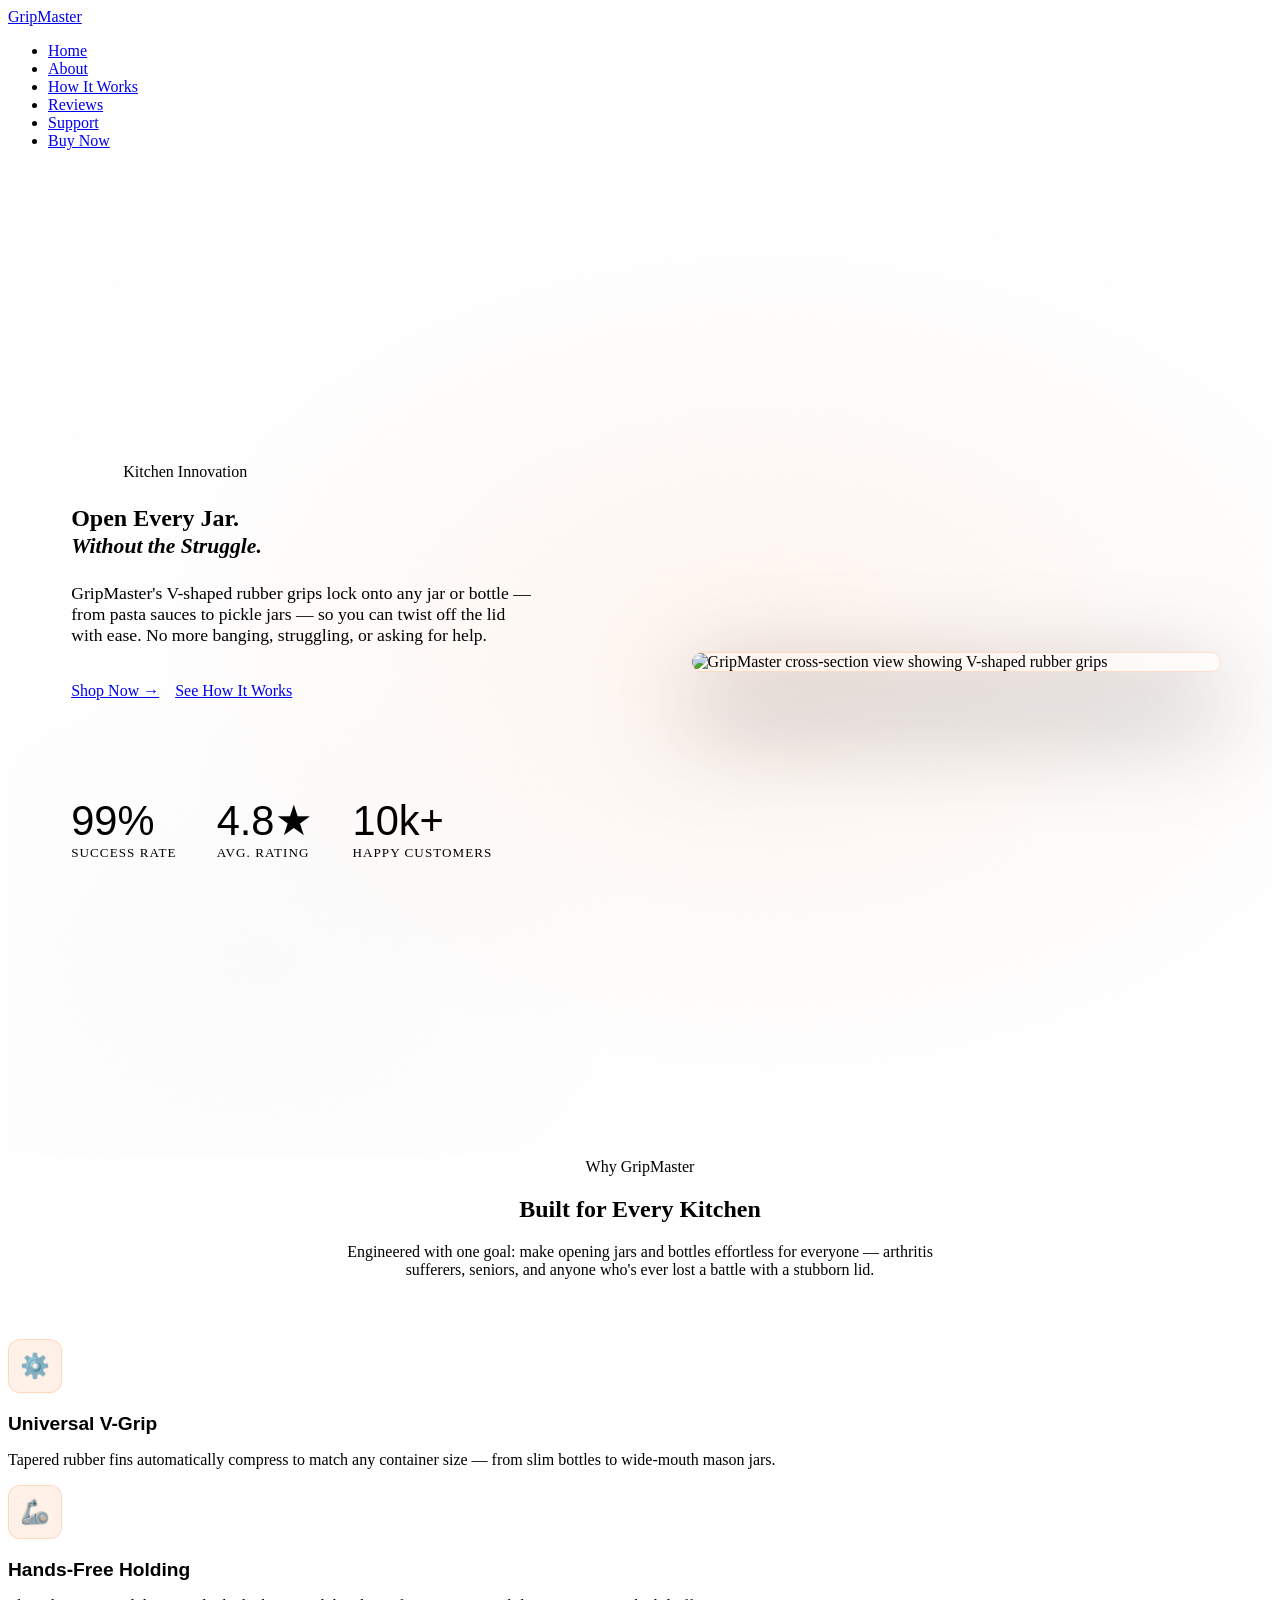
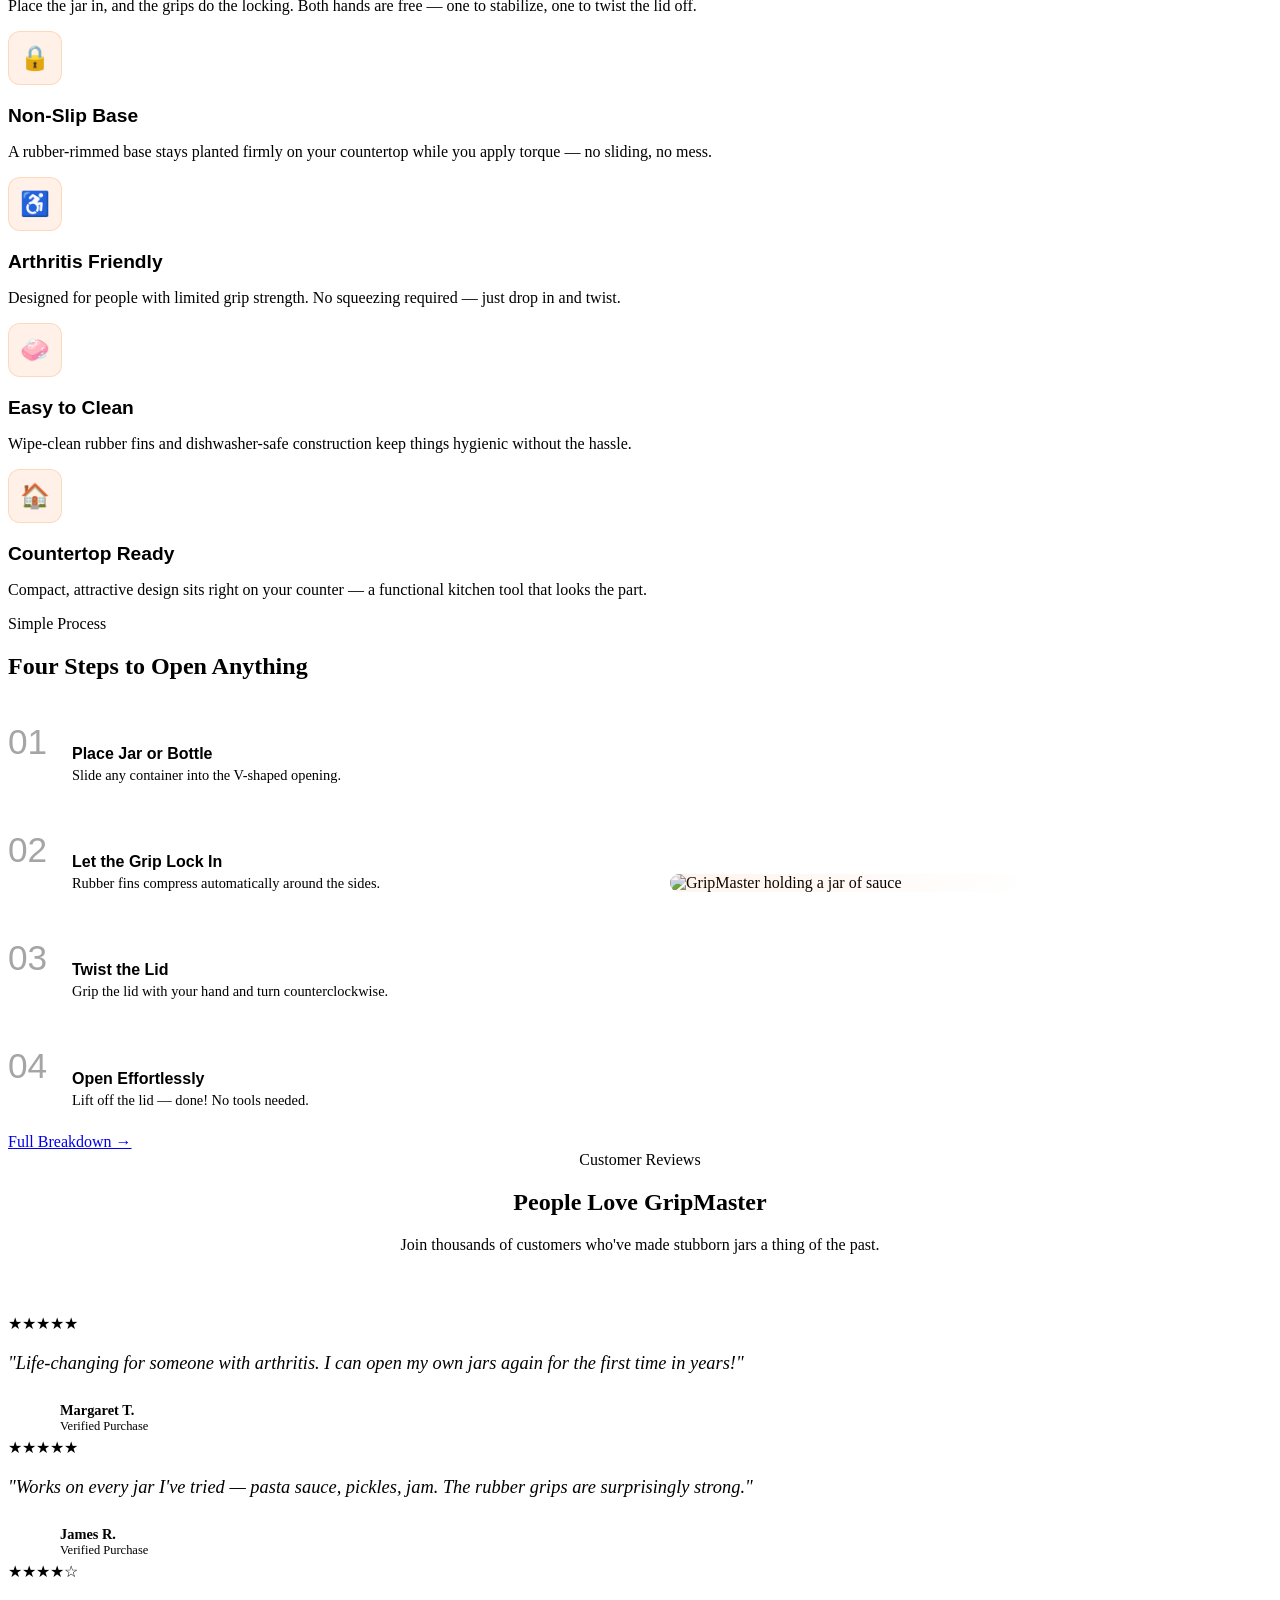
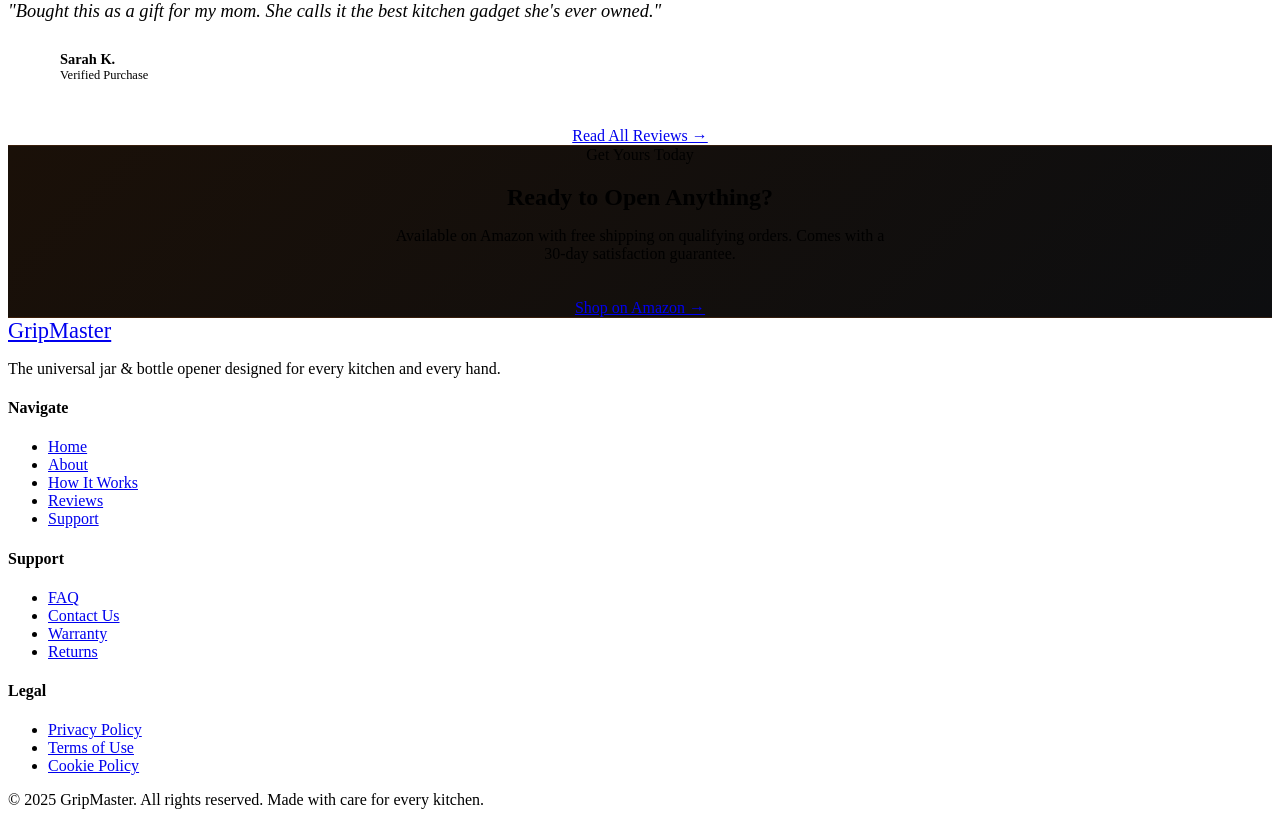
==== index.html @ 19be9221 "Add files via upload" ====
<!DOCTYPE html>
<html lang="en">
<head>
  <meta charset="UTF-8" />
  <meta name="viewport" content="width=device-width, initial-scale=1.0" />
  <title>GripMaster — Universal Jar & Bottle Opener</title>
  <meta name="description" content="Open any jar or bottle effortlessly. GripMaster's V-shaped rubber grips hold different sized containers for one-handed opening." />
  <link rel="stylesheet" href="styles.css" />
  <style>
    /* ── HERO ── */
    .hero {
      position: relative;
      min-height: calc(100vh - 68px);
      display: flex; align-items: center;
      overflow: hidden;
      padding: 80px 5%;
    }
    .hero-bg {
      position: absolute; inset: 0; z-index: 0;
      background: radial-gradient(ellipse 70% 60% at 60% 50%, rgba(249,115,22,0.07) 0%, transparent 70%),
                  radial-gradient(ellipse 50% 50% at 20% 80%, rgba(168,173,184,0.04) 0%, transparent 60%);
    }
    .hero-noise {
      position: absolute; inset: 0; z-index: 1;
      opacity: 0.025;
      background-image: url("data:image/svg+xml,%3Csvg viewBox='0 0 512 512' xmlns='http://www.w3.org/2000/svg'%3E%3Cfilter id='noise'%3E%3CfeTurbulence type='fractalNoise' baseFrequency='0.75' numOctaves='4' stitchTiles='stitch'/%3E%3C/filter%3E%3Crect width='100%25' height='100%25' filter='url(%23noise)'/%3E%3C/svg%3E");
    }
    .hero-content {
      position: relative; z-index: 2;
      max-width: 580px;
      animation: fadeUp 0.8s ease both;
    }
    .hero-eyebrow {
      display: flex; align-items: center; gap: 12px;
      margin-bottom: 24px;
    }
    .hero-eyebrow-line { width: 40px; height: 2px; background: var(--orange); }
    .hero h1 { color: var(--white); margin-bottom: 24px; }
    .hero h1 em { font-style: italic; color: var(--orange); font-family: 'DM Serif Display', serif; font-size: 0.9em; }
    .hero-desc { font-size: 1.1rem; margin-bottom: 36px; max-width: 460px; }
    .hero-actions { display: flex; gap: 16px; flex-wrap: wrap; }
    .hero-stats {
      display: flex; gap: 40px; margin-top: 60px;
      padding-top: 40px;
      border-top: 1px solid var(--border);
    }
    .stat-num {
      font-family: 'Bebas Neue', sans-serif;
      font-size: 2.6rem;
      color: var(--white);
      line-height: 1;
    }
    .stat-num span { color: var(--orange); }
    .stat-label { font-size: 0.82rem; color: var(--text-muted); text-transform: uppercase; letter-spacing: 0.08em; margin-top: 4px; }

    /* Product visual right side */
    .hero-visual {
      position: absolute; right: 4%; top: 50%; transform: translateY(-50%);
      z-index: 2;
      width: 42%;
      max-width: 540px;
      animation: fadeIn 1s ease 0.2s both;
    }
    .hero-visual-inner {
      position: relative;
      border-radius: 20px;
      overflow: hidden;
      border: 1px solid rgba(249,115,22,0.2);
      box-shadow: 0 40px 100px rgba(0,0,0,0.6), 0 0 60px rgba(249,115,22,0.06);
    }
    .hero-visual img {
      width: 100%; display: block;
      filter: brightness(0.92) contrast(1.08);
    }
    .hero-tag {
      position: absolute; top: 20px; left: 20px;
      background: rgba(13,14,16,0.88);
      border: 1px solid var(--border);
      border-radius: 8px;
      padding: 8px 14px;
      font-size: 0.78rem;
      font-weight: 600;
      letter-spacing: 0.06em;
      text-transform: uppercase;
      color: var(--orange);
      backdrop-filter: blur(10px);
    }

    /* ── FEATURES ── */
    .features { background: var(--bg2); }
    .features-header { text-align: center; max-width: 640px; margin: 0 auto 60px; }
    .feature-icon {
      width: 52px; height: 52px;
      border-radius: 12px;
      background: rgba(249,115,22,0.1);
      border: 1px solid rgba(249,115,22,0.2);
      display: flex; align-items: center; justify-content: center;
      font-size: 1.5rem;
      margin-bottom: 20px;
    }
    .card h3 { margin-bottom: 10px; color: var(--silver-light); font-size: 1.2rem; font-family: 'DM Sans', sans-serif; font-weight: 600; letter-spacing: 0; }

    /* ── QUICK HOW ── */
    .quick-how { position: relative; overflow: hidden; }
    .quick-how-inner {
      display: grid; grid-template-columns: 1fr 1fr; gap: 60px; align-items: center;
    }
    .steps-list { display: flex; flex-direction: column; gap: 0; }
    .step-item {
      display: flex; gap: 20px;
      padding: 24px 0;
      border-bottom: 1px solid var(--border);
    }
    .step-item:last-child { border-bottom: none; }
    .step-num {
      font-family: 'Bebas Neue', sans-serif;
      font-size: 2.2rem;
      color: var(--orange);
      opacity: 0.35;
      line-height: 1;
      min-width: 44px;
      transition: opacity 0.2s;
    }
    .step-item:hover .step-num { opacity: 1; }
    .step-text h4 { font-family: 'DM Sans', sans-serif; font-weight: 600; color: var(--white); margin-bottom: 4px; }
    .step-text p { font-size: 0.9rem; margin: 0; }
    .quick-visual { border-radius: 16px; overflow: hidden; border: 1px solid var(--border); position: relative; }
    .quick-visual img { width: 100%; display: block; }
    .quick-visual-overlay {
      position: absolute; inset: 0;
      background: linear-gradient(135deg, rgba(249,115,22,0.08), transparent 60%);
    }

    /* ── SOCIAL PROOF ── */
    .social-proof { background: var(--bg3); }
    .review-card { position: relative; }
    .review-quote {
      font-family: 'DM Serif Display', serif;
      font-size: 1.15rem;
      font-style: italic;
      color: var(--silver-light);
      line-height: 1.6;
      margin: 16px 0;
    }
    .reviewer { display: flex; align-items: center; gap: 12px; margin-top: 20px; }
    .reviewer-avatar {
      width: 40px; height: 40px; border-radius: 50%;
      background: linear-gradient(135deg, var(--orange), #c45d0e);
      display: flex; align-items: center; justify-content: center;
      font-weight: 700; font-size: 0.9rem; color: #fff;
      flex-shrink: 0;
    }
    .reviewer-name { font-weight: 600; font-size: 0.9rem; color: var(--white); }
    .reviewer-tag { font-size: 0.78rem; color: var(--text-muted); }

    /* ── CTA BANNER ── */
    .cta-banner {
      background: linear-gradient(135deg, #1a1008, #0d0e10);
      border-top: 1px solid rgba(249,115,22,0.15);
      border-bottom: 1px solid rgba(249,115,22,0.15);
      text-align: center;
    }
    .cta-banner h2 { margin-bottom: 16px; }
    .cta-banner p { max-width: 500px; margin: 0 auto 36px; }

    @keyframes fadeUp {
      from { opacity: 0; transform: translateY(30px); }
      to { opacity: 1; transform: translateY(0); }
    }
    @keyframes fadeIn {
      from { opacity: 0; }
      to { opacity: 1; }
    }

    @media (max-width: 1000px) {
      .hero-visual { display: none; }
      .quick-how-inner { grid-template-columns: 1fr; }
      .hero-stats { gap: 24px; }
    }
  </style>
</head>
<body>

  <nav>
    <a href="index.html" class="nav-logo">Grip<span>Master</span></a>
    <ul class="nav-links" id="navLinks">
      <li><a href="index.html" class="active">Home</a></li>
      <li><a href="about.html">About</a></li>
      <li><a href="how-it-works.html">How It Works</a></li>
      <li><a href="reviews.html">Reviews</a></li>
      <li><a href="support.html">Support</a></li>
      <li><a href="#buy" class="nav-cta">Buy Now</a></li>
    </ul>
    <div class="hamburger" id="hamburger" onclick="toggleMenu()">
      <span></span><span></span><span></span>
    </div>
  </nav>

  <main>
    <!-- HERO -->
    <section class="hero">
      <div class="hero-bg"></div>
      <div class="hero-noise"></div>
      <div class="hero-content">
        <div class="hero-eyebrow">
          <div class="hero-eyebrow-line"></div>
          <span class="section-label" style="margin:0">Kitchen Innovation</span>
        </div>
        <h1>Open Every Jar.<br><em>Without the Struggle.</em></h1>
        <p class="hero-desc">GripMaster's V-shaped rubber grips lock onto any jar or bottle — from pasta sauces to pickle jars — so you can twist off the lid with ease. No more banging, struggling, or asking for help.</p>
        <div class="hero-actions">
          <a href="#buy" class="btn btn-primary">Shop Now →</a>
          <a href="how-it-works.html" class="btn btn-outline">See How It Works</a>
        </div>
        <div class="hero-stats">
          <div>
            <div class="stat-num">99<span>%</span></div>
            <div class="stat-label">Success Rate</div>
          </div>
          <div>
            <div class="stat-num">4.8<span>★</span></div>
            <div class="stat-label">Avg. Rating</div>
          </div>
          <div>
            <div class="stat-num">10<span>k+</span></div>
            <div class="stat-label">Happy Customers</div>
          </div>
        </div>
      </div>
      <div class="hero-visual">
        <div class="hero-visual-inner">
          <div class="hero-tag">✦ Universal Fit</div>
          <img src="images/product-cross-section.png" alt="GripMaster cross-section view showing V-shaped rubber grips" />
        </div>
      </div>
    </section>

    <!-- FEATURES -->
    <section class="features">
      <div class="features-header">
        <span class="section-label">Why GripMaster</span>
        <h2>Built for Every Kitchen</h2>
        <div class="divider" style="margin:16px auto;"></div>
        <p>Engineered with one goal: make opening jars and bottles effortless for everyone — arthritis sufferers, seniors, and anyone who's ever lost a battle with a stubborn lid.</p>
      </div>
      <div class="grid-3">
        <div class="card">
          <div class="feature-icon">⚙️</div>
          <h3>Universal V-Grip</h3>
          <p>Tapered rubber fins automatically compress to match any container size — from slim bottles to wide-mouth mason jars.</p>
        </div>
        <div class="card">
          <div class="feature-icon">🦾</div>
          <h3>Hands-Free Holding</h3>
          <p>Place the jar in, and the grips do the locking. Both hands are free — one to stabilize, one to twist the lid off.</p>
        </div>
        <div class="card">
          <div class="feature-icon">🔒</div>
          <h3>Non-Slip Base</h3>
          <p>A rubber-rimmed base stays planted firmly on your countertop while you apply torque — no sliding, no mess.</p>
        </div>
        <div class="card">
          <div class="feature-icon">♿</div>
          <h3>Arthritis Friendly</h3>
          <p>Designed for people with limited grip strength. No squeezing required — just drop in and twist.</p>
        </div>
        <div class="card">
          <div class="feature-icon">🧼</div>
          <h3>Easy to Clean</h3>
          <p>Wipe-clean rubber fins and dishwasher-safe construction keep things hygienic without the hassle.</p>
        </div>
        <div class="card">
          <div class="feature-icon">🏠</div>
          <h3>Countertop Ready</h3>
          <p>Compact, attractive design sits right on your counter — a functional kitchen tool that looks the part.</p>
        </div>
      </div>
    </section>

    <!-- QUICK HOW IT WORKS -->
    <section class="quick-how">
      <div class="quick-how-inner">
        <div>
          <span class="section-label">Simple Process</span>
          <h2>Four Steps to Open Anything</h2>
          <div class="divider"></div>
          <div class="steps-list">
            <div class="step-item">
              <div class="step-num">01</div>
              <div class="step-text">
                <h4>Place Jar or Bottle</h4>
                <p>Slide any container into the V-shaped opening.</p>
              </div>
            </div>
            <div class="step-item">
              <div class="step-num">02</div>
              <div class="step-text">
                <h4>Let the Grip Lock In</h4>
                <p>Rubber fins compress automatically around the sides.</p>
              </div>
            </div>
            <div class="step-item">
              <div class="step-num">03</div>
              <div class="step-text">
                <h4>Twist the Lid</h4>
                <p>Grip the lid with your hand and turn counterclockwise.</p>
              </div>
            </div>
            <div class="step-item">
              <div class="step-num">04</div>
              <div class="step-text">
                <h4>Open Effortlessly</h4>
                <p>Lift off the lid — done! No tools needed.</p>
              </div>
            </div>
          </div>
          <a href="how-it-works.html" class="btn btn-primary" style="margin-top:32px;">Full Breakdown →</a>
        </div>
        <div class="quick-visual">
          <img src="images/product-in-use.png" alt="GripMaster holding a jar of sauce" />
          <div class="quick-visual-overlay"></div>
        </div>
      </div>
    </section>

    <!-- REVIEWS STRIP -->
    <section class="social-proof">
      <div style="text-align:center; max-width:640px; margin:0 auto 60px;">
        <span class="section-label">Customer Reviews</span>
        <h2>People Love GripMaster</h2>
        <div class="divider" style="margin:16px auto;"></div>
        <p>Join thousands of customers who've made stubborn jars a thing of the past.</p>
      </div>
      <div class="grid-3">
        <div class="card review-card">
          <div class="stars">★★★★★</div>
          <p class="review-quote">"Life-changing for someone with arthritis. I can open my own jars again for the first time in years!"</p>
          <div class="reviewer">
            <div class="reviewer-avatar">M</div>
            <div>
              <div class="reviewer-name">Margaret T.</div>
              <div class="reviewer-tag">Verified Purchase</div>
            </div>
          </div>
        </div>
        <div class="card review-card">
          <div class="stars">★★★★★</div>
          <p class="review-quote">"Works on every jar I've tried — pasta sauce, pickles, jam. The rubber grips are surprisingly strong."</p>
          <div class="reviewer">
            <div class="reviewer-avatar">J</div>
            <div>
              <div class="reviewer-name">James R.</div>
              <div class="reviewer-tag">Verified Purchase</div>
            </div>
          </div>
        </div>
        <div class="card review-card">
          <div class="stars">★★★★☆</div>
          <p class="review-quote">"Bought this as a gift for my mom. She calls it the best kitchen gadget she's ever owned."</p>
          <div class="reviewer">
            <div class="reviewer-avatar">S</div>
            <div>
              <div class="reviewer-name">Sarah K.</div>
              <div class="reviewer-tag">Verified Purchase</div>
            </div>
          </div>
        </div>
      </div>
      <div style="text-align:center; margin-top:40px;">
        <a href="reviews.html" class="btn btn-outline">Read All Reviews →</a>
      </div>
    </section>

    <!-- CTA BANNER -->
    <section class="cta-banner" id="buy">
      <span class="section-label">Get Yours Today</span>
      <h2>Ready to Open Anything?</h2>
      <p>Available on Amazon with free shipping on qualifying orders. Comes with a 30-day satisfaction guarantee.</p>
      <a href="https://amazon.com" target="_blank" class="btn btn-primary" style="font-size:1rem; padding:16px 40px;">Shop on Amazon →</a>
    </section>
  </main>

  <footer>
    <div class="footer-grid">
      <div class="footer-brand">
        <a href="index.html" class="nav-logo" style="font-size:1.4rem;">Grip<span>Master</span></a>
        <p>The universal jar & bottle opener designed for every kitchen and every hand.</p>
      </div>
      <div class="footer-col">
        <h4>Navigate</h4>
        <ul>
          <li><a href="index.html">Home</a></li>
          <li><a href="about.html">About</a></li>
          <li><a href="how-it-works.html">How It Works</a></li>
          <li><a href="reviews.html">Reviews</a></li>
          <li><a href="support.html">Support</a></li>
        </ul>
      </div>
      <div class="footer-col">
        <h4>Support</h4>
        <ul>
          <li><a href="support.html#faq">FAQ</a></li>
          <li><a href="support.html#contact">Contact Us</a></li>
          <li><a href="support.html#warranty">Warranty</a></li>
          <li><a href="support.html#returns">Returns</a></li>
        </ul>
      </div>
      <div class="footer-col">
        <h4>Legal</h4>
        <ul>
          <li><a href="#">Privacy Policy</a></li>
          <li><a href="#">Terms of Use</a></li>
          <li><a href="#">Cookie Policy</a></li>
        </ul>
      </div>
    </div>
    <div class="footer-bottom">
      <span>© 2025 GripMaster. All rights reserved.</span>
      <span>Made with care for every kitchen.</span>
    </div>
  </footer>

  <script>
    function toggleMenu() {
      document.getElementById('navLinks').classList.toggle('open');
    }
  </script>
</body>
</html>
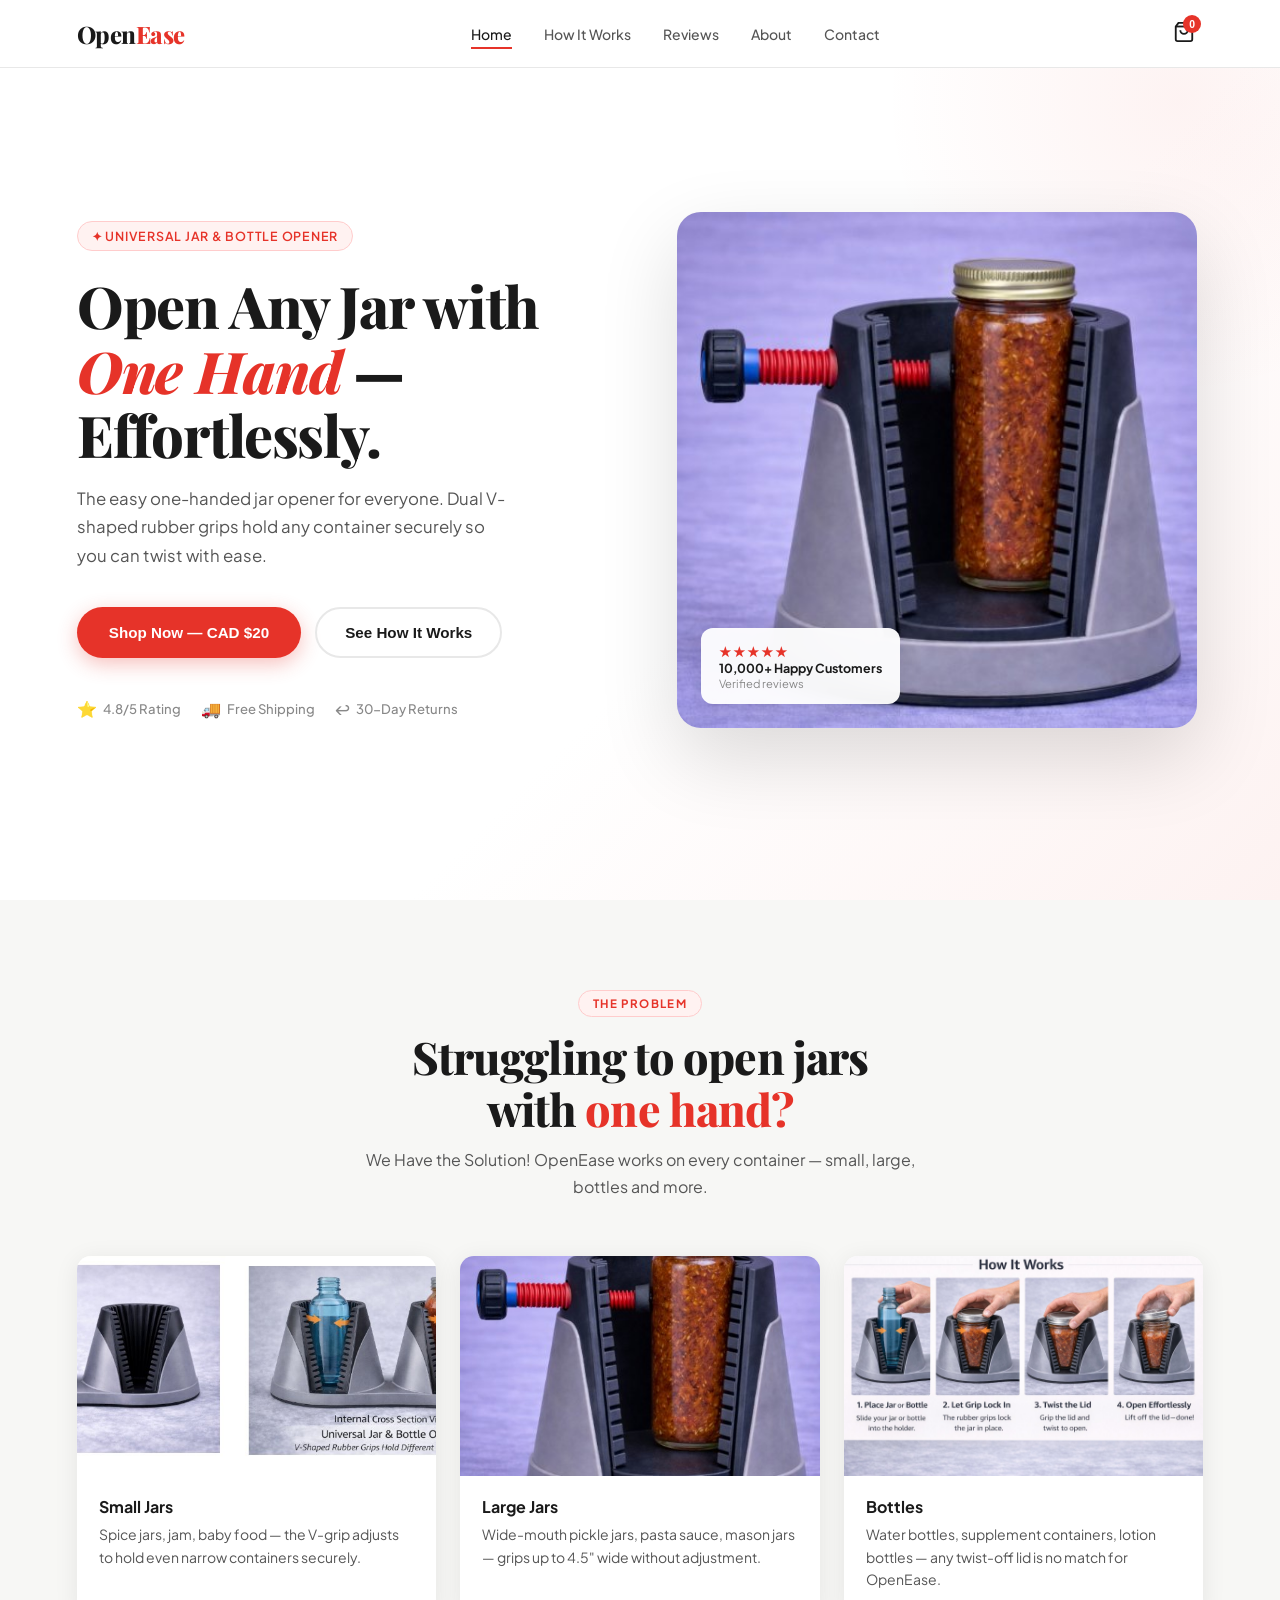
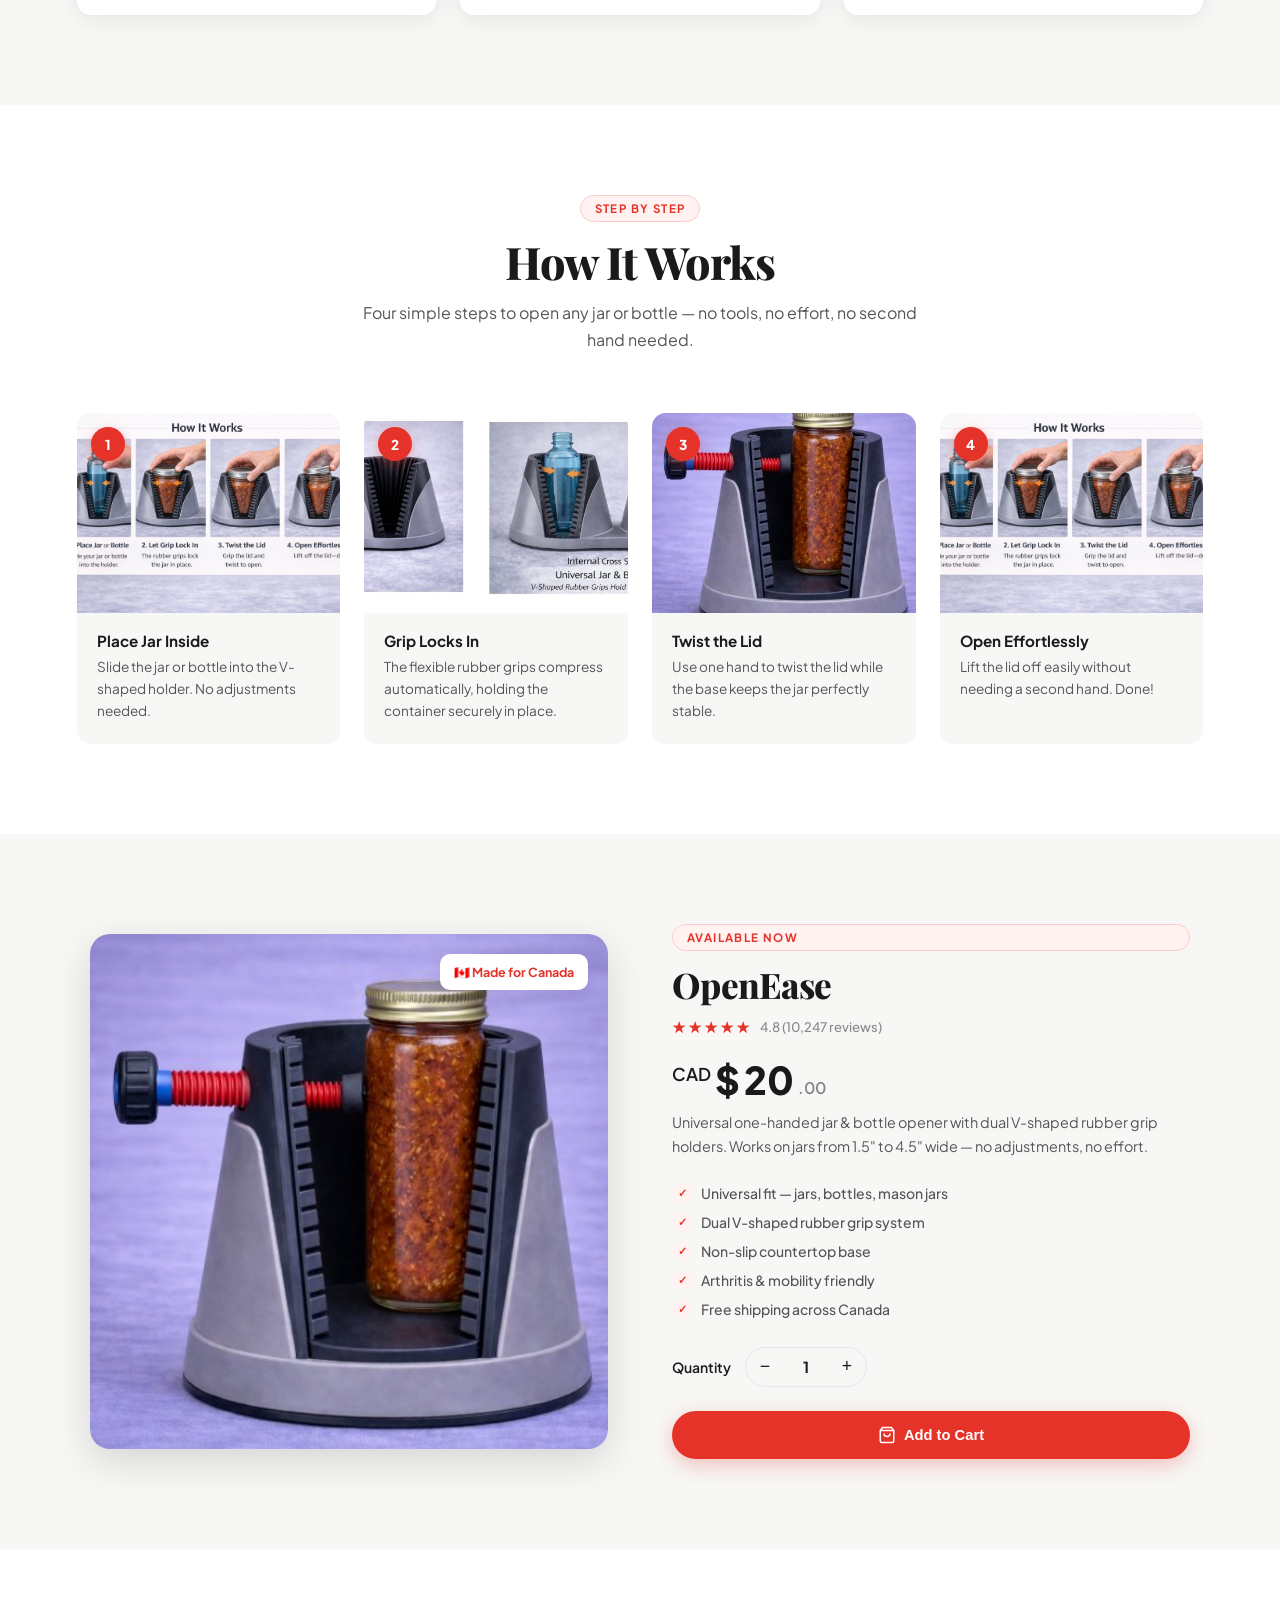
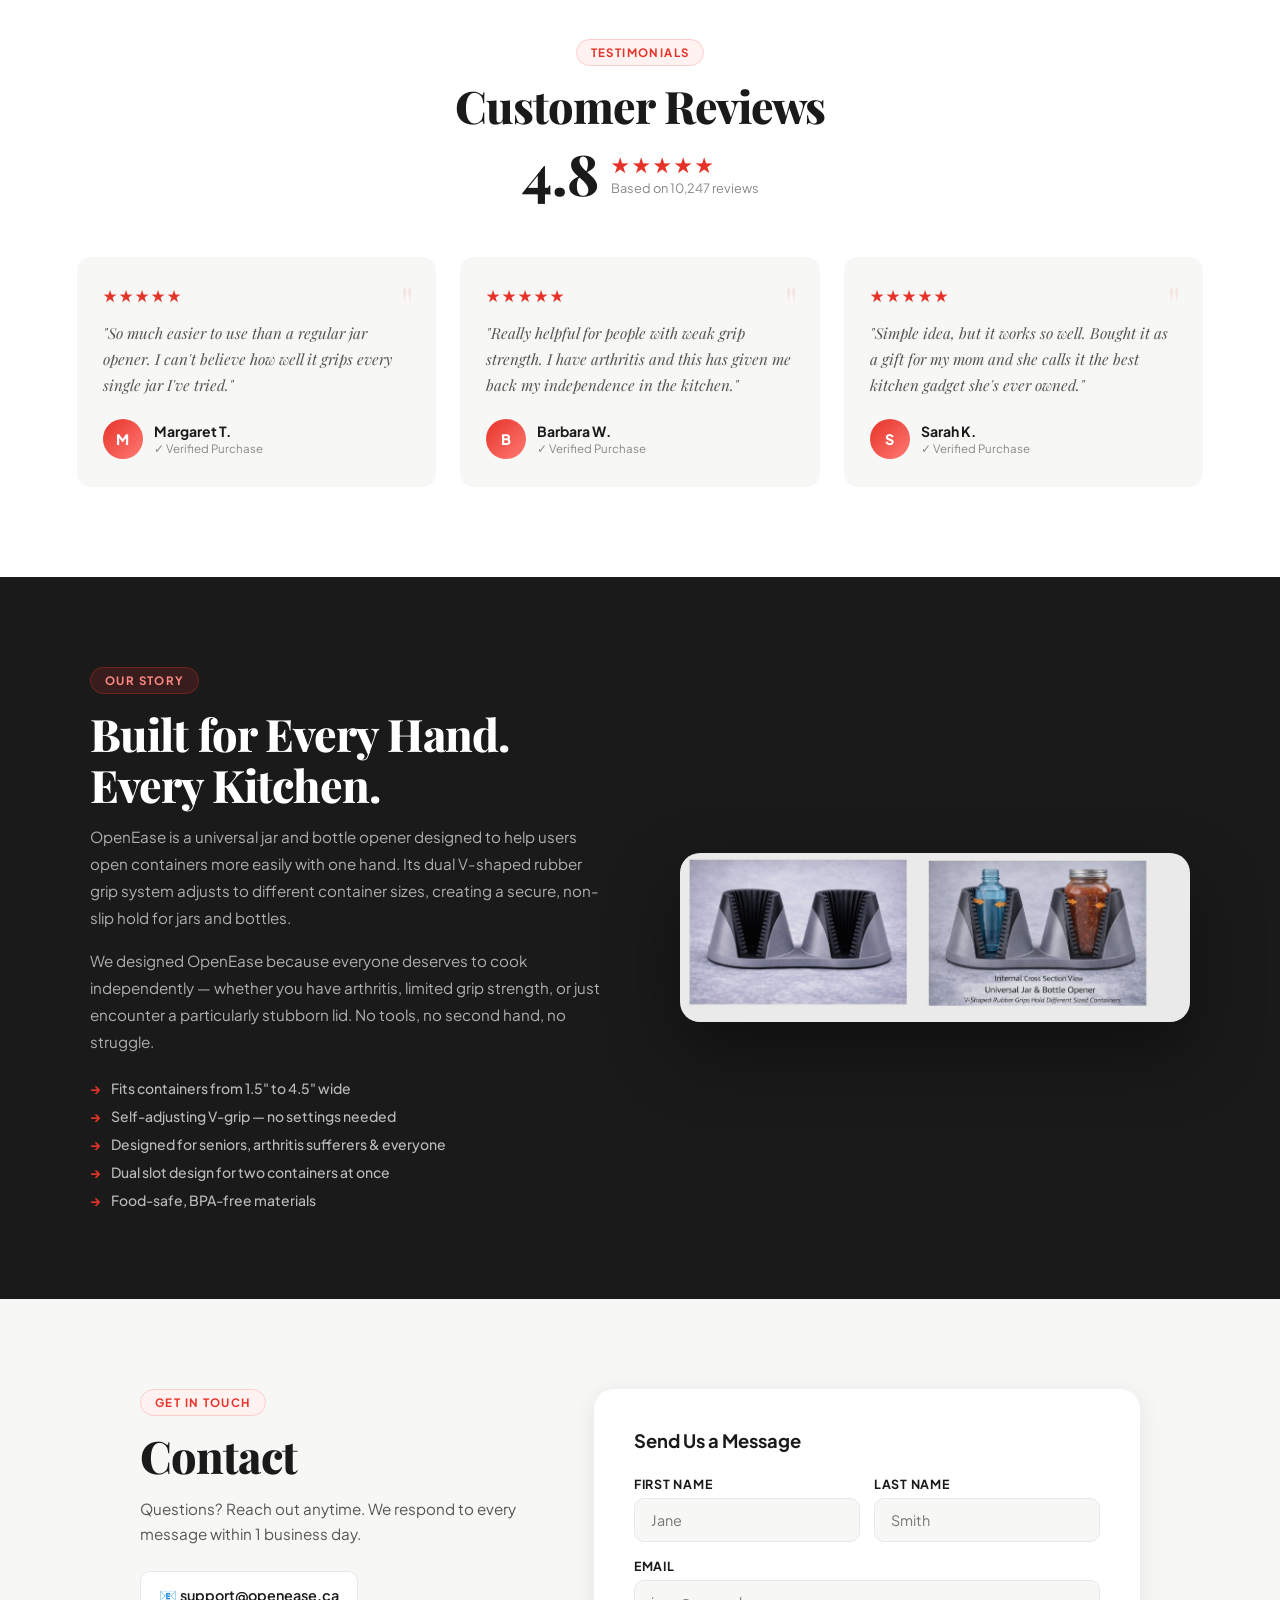
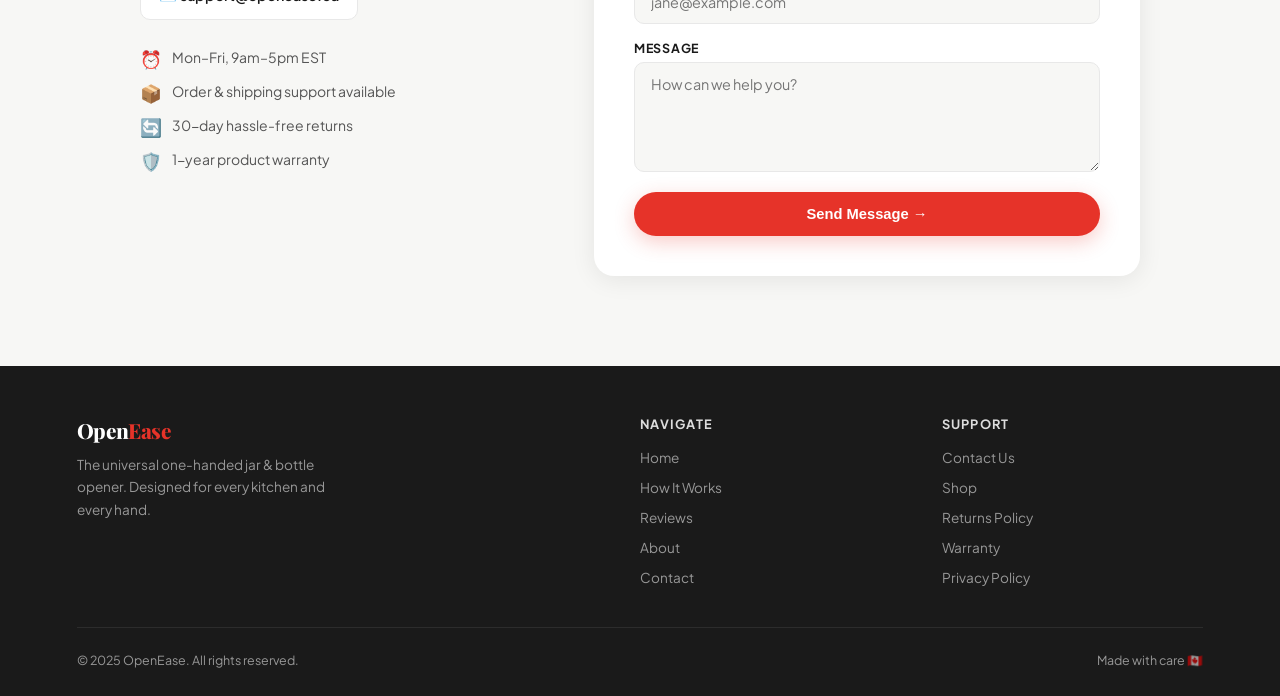
==== commit a9429d5c: "Add files via upload" ====
--- a/index.html
+++ b/index.html
@@ -1,429 +1,1012 @@
 <!DOCTYPE html>
 <html lang="en">
 <head>
-  <meta charset="UTF-8" />
-  <meta name="viewport" content="width=device-width, initial-scale=1.0" />
-  <title>GripMaster — Universal Jar & Bottle Opener</title>
-  <meta name="description" content="Open any jar or bottle effortlessly. GripMaster's V-shaped rubber grips hold different sized containers for one-handed opening." />
-  <link rel="stylesheet" href="styles.css" />
-  <style>
-    /* ── HERO ── */
-    .hero {
-      position: relative;
-      min-height: calc(100vh - 68px);
-      display: flex; align-items: center;
-      overflow: hidden;
-      padding: 80px 5%;
-    }
-    .hero-bg {
-      position: absolute; inset: 0; z-index: 0;
-      background: radial-gradient(ellipse 70% 60% at 60% 50%, rgba(249,115,22,0.07) 0%, transparent 70%),
-                  radial-gradient(ellipse 50% 50% at 20% 80%, rgba(168,173,184,0.04) 0%, transparent 60%);
-    }
-    .hero-noise {
-      position: absolute; inset: 0; z-index: 1;
-      opacity: 0.025;
-      background-image: url("data:image/svg+xml,%3Csvg viewBox='0 0 512 512' xmlns='http://www.w3.org/2000/svg'%3E%3Cfilter id='noise'%3E%3CfeTurbulence type='fractalNoise' baseFrequency='0.75' numOctaves='4' stitchTiles='stitch'/%3E%3C/filter%3E%3Crect width='100%25' height='100%25' filter='url(%23noise)'/%3E%3C/svg%3E");
-    }
-    .hero-content {
-      position: relative; z-index: 2;
-      max-width: 580px;
-      animation: fadeUp 0.8s ease both;
-    }
-    .hero-eyebrow {
-      display: flex; align-items: center; gap: 12px;
-      margin-bottom: 24px;
-    }
-    .hero-eyebrow-line { width: 40px; height: 2px; background: var(--orange); }
-    .hero h1 { color: var(--white); margin-bottom: 24px; }
-    .hero h1 em { font-style: italic; color: var(--orange); font-family: 'DM Serif Display', serif; font-size: 0.9em; }
-    .hero-desc { font-size: 1.1rem; margin-bottom: 36px; max-width: 460px; }
-    .hero-actions { display: flex; gap: 16px; flex-wrap: wrap; }
-    .hero-stats {
-      display: flex; gap: 40px; margin-top: 60px;
-      padding-top: 40px;
-      border-top: 1px solid var(--border);
-    }
-    .stat-num {
-      font-family: 'Bebas Neue', sans-serif;
-      font-size: 2.6rem;
-      color: var(--white);
-      line-height: 1;
-    }
-    .stat-num span { color: var(--orange); }
-    .stat-label { font-size: 0.82rem; color: var(--text-muted); text-transform: uppercase; letter-spacing: 0.08em; margin-top: 4px; }
-
-    /* Product visual right side */
-    .hero-visual {
-      position: absolute; right: 4%; top: 50%; transform: translateY(-50%);
-      z-index: 2;
-      width: 42%;
-      max-width: 540px;
-      animation: fadeIn 1s ease 0.2s both;
-    }
-    .hero-visual-inner {
-      position: relative;
-      border-radius: 20px;
-      overflow: hidden;
-      border: 1px solid rgba(249,115,22,0.2);
-      box-shadow: 0 40px 100px rgba(0,0,0,0.6), 0 0 60px rgba(249,115,22,0.06);
-    }
-    .hero-visual img {
-      width: 100%; display: block;
-      filter: brightness(0.92) contrast(1.08);
-    }
-    .hero-tag {
-      position: absolute; top: 20px; left: 20px;
-      background: rgba(13,14,16,0.88);
-      border: 1px solid var(--border);
-      border-radius: 8px;
-      padding: 8px 14px;
-      font-size: 0.78rem;
-      font-weight: 600;
-      letter-spacing: 0.06em;
-      text-transform: uppercase;
-      color: var(--orange);
-      backdrop-filter: blur(10px);
-    }
-
-    /* ── FEATURES ── */
-    .features { background: var(--bg2); }
-    .features-header { text-align: center; max-width: 640px; margin: 0 auto 60px; }
-    .feature-icon {
-      width: 52px; height: 52px;
-      border-radius: 12px;
-      background: rgba(249,115,22,0.1);
-      border: 1px solid rgba(249,115,22,0.2);
-      display: flex; align-items: center; justify-content: center;
-      font-size: 1.5rem;
-      margin-bottom: 20px;
-    }
-    .card h3 { margin-bottom: 10px; color: var(--silver-light); font-size: 1.2rem; font-family: 'DM Sans', sans-serif; font-weight: 600; letter-spacing: 0; }
-
-    /* ── QUICK HOW ── */
-    .quick-how { position: relative; overflow: hidden; }
-    .quick-how-inner {
-      display: grid; grid-template-columns: 1fr 1fr; gap: 60px; align-items: center;
-    }
-    .steps-list { display: flex; flex-direction: column; gap: 0; }
-    .step-item {
-      display: flex; gap: 20px;
-      padding: 24px 0;
-      border-bottom: 1px solid var(--border);
-    }
-    .step-item:last-child { border-bottom: none; }
-    .step-num {
-      font-family: 'Bebas Neue', sans-serif;
-      font-size: 2.2rem;
-      color: var(--orange);
-      opacity: 0.35;
-      line-height: 1;
-      min-width: 44px;
-      transition: opacity 0.2s;
-    }
-    .step-item:hover .step-num { opacity: 1; }
-    .step-text h4 { font-family: 'DM Sans', sans-serif; font-weight: 600; color: var(--white); margin-bottom: 4px; }
-    .step-text p { font-size: 0.9rem; margin: 0; }
-    .quick-visual { border-radius: 16px; overflow: hidden; border: 1px solid var(--border); position: relative; }
-    .quick-visual img { width: 100%; display: block; }
-    .quick-visual-overlay {
-      position: absolute; inset: 0;
-      background: linear-gradient(135deg, rgba(249,115,22,0.08), transparent 60%);
-    }
-
-    /* ── SOCIAL PROOF ── */
-    .social-proof { background: var(--bg3); }
-    .review-card { position: relative; }
-    .review-quote {
-      font-family: 'DM Serif Display', serif;
-      font-size: 1.15rem;
-      font-style: italic;
-      color: var(--silver-light);
-      line-height: 1.6;
-      margin: 16px 0;
-    }
-    .reviewer { display: flex; align-items: center; gap: 12px; margin-top: 20px; }
-    .reviewer-avatar {
-      width: 40px; height: 40px; border-radius: 50%;
-      background: linear-gradient(135deg, var(--orange), #c45d0e);
-      display: flex; align-items: center; justify-content: center;
-      font-weight: 700; font-size: 0.9rem; color: #fff;
-      flex-shrink: 0;
-    }
-    .reviewer-name { font-weight: 600; font-size: 0.9rem; color: var(--white); }
-    .reviewer-tag { font-size: 0.78rem; color: var(--text-muted); }
-
-    /* ── CTA BANNER ── */
-    .cta-banner {
-      background: linear-gradient(135deg, #1a1008, #0d0e10);
-      border-top: 1px solid rgba(249,115,22,0.15);
-      border-bottom: 1px solid rgba(249,115,22,0.15);
-      text-align: center;
-    }
-    .cta-banner h2 { margin-bottom: 16px; }
-    .cta-banner p { max-width: 500px; margin: 0 auto 36px; }
-
-    @keyframes fadeUp {
-      from { opacity: 0; transform: translateY(30px); }
-      to { opacity: 1; transform: translateY(0); }
-    }
-    @keyframes fadeIn {
-      from { opacity: 0; }
-      to { opacity: 1; }
-    }
-
-    @media (max-width: 1000px) {
-      .hero-visual { display: none; }
-      .quick-how-inner { grid-template-columns: 1fr; }
-      .hero-stats { gap: 24px; }
-    }
-  </style>
+<meta charset="UTF-8"/>
+<meta name="viewport" content="width=device-width, initial-scale=1.0"/>
+<title>OpenEase — One-Handed Jar & Bottle Opener</title>
+<link href="https://fonts.googleapis.com/css2?family=Playfair+Display:wght@700;800&family=Plus+Jakarta+Sans:wght@300;400;500;600;700&display=swap" rel="stylesheet"/>
+<style>
+/* ─── RESET & VARIABLES ─── */
+*,*::before,*::after{box-sizing:border-box;margin:0;padding:0}
+html{scroll-behavior:smooth}
+:root{
+  --red:#e63329;
+  --red-dk:#c0271e;
+  --dark:#1a1a1a;
+  --mid:#555;
+  --muted:#888;
+  --border:#e8e8e8;
+  --bg:#f7f7f5;
+  --white:#ffffff;
+  --shadow:0 4px 24px rgba(0,0,0,0.08);
+  --shadow-hover:0 12px 40px rgba(0,0,0,0.14);
+  --radius:14px;
+}
+body{font-family:'Plus Jakarta Sans',sans-serif;color:var(--dark);background:var(--white);overflow-x:hidden}
+img{max-width:100%;display:block}
+a{text-decoration:none;color:inherit}
+
+/* ─── NAV ─── */
+nav{
+  position:fixed;top:0;left:0;right:0;z-index:1000;
+  background:rgba(255,255,255,0.95);
+  backdrop-filter:blur(12px);
+  border-bottom:1px solid var(--border);
+  height:68px;
+  display:flex;align-items:center;justify-content:space-between;
+  padding:0 6%;
+}
+.nav-logo{
+  font-family:'Playfair Display',serif;
+  font-size:1.5rem;font-weight:800;
+  color:var(--dark);
+  letter-spacing:-0.02em;
+}
+.nav-logo span{color:var(--red)}
+.nav-links{display:flex;align-items:center;gap:2rem;list-style:none}
+.nav-links a{
+  font-size:0.875rem;font-weight:500;color:var(--mid);
+  padding-bottom:4px;
+  border-bottom:2px solid transparent;
+  transition:color .2s,border-color .2s;
+}
+.nav-links a:hover,.nav-links a.active{color:var(--dark);border-bottom-color:var(--red)}
+.nav-right{display:flex;align-items:center;gap:1rem}
+.cart-btn{
+  position:relative;background:none;border:none;cursor:pointer;
+  padding:8px;color:var(--dark);
+  transition:color .2s;
+}
+.cart-btn:hover{color:var(--red)}
+.cart-count{
+  position:absolute;top:2px;right:2px;
+  width:18px;height:18px;border-radius:50%;
+  background:var(--red);color:#fff;
+  font-size:0.65rem;font-weight:700;
+  display:flex;align-items:center;justify-content:center;
+}
+.hamburger{display:none;flex-direction:column;gap:5px;background:none;border:none;cursor:pointer;padding:4px}
+.hamburger span{display:block;width:22px;height:2px;background:var(--dark);border-radius:2px;transition:all .3s}
+
+/* ─── HERO ─── */
+.hero{
+  min-height:100vh;
+  display:grid;grid-template-columns:1fr 1fr;
+  align-items:center;
+  padding:100px 6% 60px;
+  gap:60px;
+  background:linear-gradient(135deg,#fff 60%,#fdf2f1 100%);
+  position:relative;overflow:hidden;
+}
+.hero::before{
+  content:'';position:absolute;
+  right:-200px;top:-200px;
+  width:600px;height:600px;border-radius:50%;
+  background:radial-gradient(circle,rgba(230,51,41,0.06),transparent 70%);
+  pointer-events:none;
+}
+.hero-eyebrow{
+  display:inline-flex;align-items:center;gap:8px;
+  background:#fff2f1;border:1px solid #fcc;border-radius:50px;
+  padding:6px 14px;font-size:0.78rem;font-weight:600;color:var(--red);
+  letter-spacing:0.06em;text-transform:uppercase;margin-bottom:22px;
+}
+.hero h1{
+  font-family:'Playfair Display',serif;
+  font-size:clamp(2.4rem,4.5vw,3.6rem);
+  font-weight:800;line-height:1.12;
+  color:var(--dark);letter-spacing:-0.02em;
+  margin-bottom:18px;
+}
+.hero h1 em{font-style:italic;color:var(--red)}
+.hero-sub{font-size:1.05rem;color:var(--mid);line-height:1.7;max-width:440px;margin-bottom:36px}
+.hero-actions{display:flex;gap:14px;flex-wrap:wrap;margin-bottom:40px}
+.btn-primary{
+  display:inline-flex;align-items:center;gap:8px;
+  background:var(--red);color:#fff;
+  padding:15px 32px;border-radius:50px;
+  font-weight:700;font-size:0.95rem;
+  border:none;cursor:pointer;
+  box-shadow:0 6px 20px rgba(230,51,41,0.3);
+  transition:background .2s,transform .2s,box-shadow .2s;
+}
+.btn-primary:hover{background:var(--red-dk);transform:translateY(-2px);box-shadow:0 10px 28px rgba(230,51,41,0.35)}
+.btn-outline{
+  display:inline-flex;align-items:center;gap:8px;
+  background:transparent;color:var(--dark);
+  padding:15px 28px;border-radius:50px;
+  font-weight:600;font-size:0.95rem;
+  border:2px solid var(--border);cursor:pointer;
+  transition:border-color .2s,transform .2s;
+}
+.btn-outline:hover{border-color:var(--dark);transform:translateY(-2px)}
+.hero-trust{display:flex;align-items:center;gap:20px;flex-wrap:wrap}
+.trust-item{display:flex;align-items:center;gap:6px;font-size:0.82rem;color:var(--muted);font-weight:500}
+.trust-icon{font-size:1rem}
+
+/* Hero image side */
+.hero-visual{position:relative;display:flex;align-items:center;justify-content:center}
+.hero-img-wrap{
+  position:relative;
+  border-radius:24px;overflow:hidden;
+  box-shadow:0 30px 80px rgba(0,0,0,0.14);
+  background:#f0f0ee;
+  max-width:520px;width:100%;
+}
+.hero-img-wrap img{width:100%;height:auto;object-fit:cover}
+.hero-badge{
+  position:absolute;bottom:24px;left:24px;
+  background:rgba(255,255,255,0.95);
+  backdrop-filter:blur(10px);
+  border-radius:12px;padding:14px 18px;
+  box-shadow:0 8px 24px rgba(0,0,0,0.1);
+  display:flex;align-items:center;gap:10px;
+}
+.badge-stars{color:var(--red);font-size:0.9rem;letter-spacing:1px}
+.badge-text{font-size:0.78rem;font-weight:700;color:var(--dark);line-height:1.3}
+.badge-sub{font-size:0.7rem;color:var(--muted);font-weight:400}
+
+/* ─── SECTIONS COMMON ─── */
+section{padding:90px 6%}
+.section-tag{
+  display:inline-block;
+  background:#fff2f1;color:var(--red);
+  font-size:0.72rem;font-weight:700;letter-spacing:0.12em;
+  text-transform:uppercase;padding:5px 14px;border-radius:50px;
+  border:1px solid #fcc;margin-bottom:14px;
+}
+.section-title{
+  font-family:'Playfair Display',serif;
+  font-size:clamp(2rem,3.5vw,2.9rem);
+  font-weight:800;letter-spacing:-0.02em;
+  color:var(--dark);line-height:1.15;
+  margin-bottom:12px;
+}
+.section-sub{font-size:1rem;color:var(--mid);line-height:1.7;max-width:560px}
+.center{text-align:center}
+.center .section-sub{margin:0 auto}
+
+/* ─── PROBLEM / SOLUTION ─── */
+.problem{background:var(--bg)}
+.problem-header{text-align:center;margin-bottom:56px}
+.problem-header .section-title span{color:var(--red)}
+.problem-grid{display:grid;grid-template-columns:repeat(3,1fr);gap:24px}
+.prob-card{
+  background:var(--white);border-radius:var(--radius);
+  overflow:hidden;box-shadow:var(--shadow);
+  transition:transform .25s,box-shadow .25s;
+}
+.prob-card:hover{transform:translateY(-6px);box-shadow:var(--shadow-hover)}
+.prob-img{
+  height:220px;overflow:hidden;background:#f0eeec;
+  display:flex;align-items:center;justify-content:center;
+}
+.prob-img img{width:100%;height:100%;object-fit:cover;transition:transform .4s}
+.prob-card:hover .prob-img img{transform:scale(1.04)}
+.prob-info{padding:20px 22px 24px}
+.prob-info h3{font-weight:700;font-size:1rem;margin-bottom:6px;color:var(--dark)}
+.prob-info p{font-size:0.875rem;color:var(--mid);line-height:1.6}
+
+/* ─── HOW IT WORKS ─── */
+.hiw{background:var(--white)}
+.hiw-header{text-align:center;margin-bottom:60px}
+.hiw-grid{display:grid;grid-template-columns:repeat(4,1fr);gap:24px}
+.step-card{
+  background:var(--bg);border-radius:var(--radius);
+  overflow:hidden;position:relative;
+  transition:transform .25s,box-shadow .25s;
+}
+.step-card:hover{transform:translateY(-6px);box-shadow:var(--shadow-hover)}
+.step-img{
+  height:200px;background:#e8e5e2;
+  display:flex;align-items:center;justify-content:center;
+  overflow:hidden;
+}
+.step-img img{width:100%;height:100%;object-fit:cover}
+.step-num{
+  position:absolute;top:14px;left:14px;
+  width:34px;height:34px;border-radius:50%;
+  background:var(--red);color:#fff;
+  font-weight:800;font-size:0.85rem;
+  display:flex;align-items:center;justify-content:center;
+  box-shadow:0 4px 12px rgba(230,51,41,0.35);
+}
+.step-body{padding:18px 20px 22px}
+.step-body h4{font-weight:700;font-size:0.95rem;margin-bottom:6px;color:var(--dark)}
+.step-body p{font-size:0.85rem;color:var(--mid);line-height:1.6}
+
+/* ─── SHOP SECTION ─── */
+.shop{background:var(--bg)}
+.shop-inner{
+  display:grid;grid-template-columns:1fr 1fr;
+  gap:64px;align-items:center;max-width:1100px;margin:0 auto;
+}
+.shop-img-wrap{
+  border-radius:20px;overflow:hidden;
+  box-shadow:var(--shadow-hover);background:#f0eeec;
+  position:relative;
+}
+.shop-img-wrap img{width:100%;height:auto;object-fit:cover}
+.shop-badge-wrap{
+  position:absolute;top:20px;right:20px;
+  background:#fff;border-radius:10px;padding:10px 14px;
+  box-shadow:var(--shadow);font-size:0.78rem;font-weight:700;
+  color:var(--red);
+}
+.shop-details{display:flex;flex-direction:column;gap:0}
+.shop-tag{margin-bottom:10px}
+.shop-name{
+  font-family:'Playfair Display',serif;
+  font-size:2.2rem;font-weight:800;
+  color:var(--dark);letter-spacing:-0.02em;
+  margin-bottom:8px;
+}
+.shop-stars{display:flex;align-items:center;gap:8px;margin-bottom:18px}
+.shop-stars .stars{color:var(--red);font-size:1rem;letter-spacing:2px}
+.shop-stars span{font-size:0.82rem;color:var(--muted);font-weight:500}
+.shop-price{
+  font-size:2.4rem;font-weight:800;color:var(--dark);
+  margin-bottom:6px;
+  display:flex;align-items:flex-start;gap:4px;
+}
+.shop-price sup{font-size:1.1rem;margin-top:8px;font-weight:600}
+.shop-currency{font-size:1rem;font-weight:600;color:var(--muted);align-self:flex-end;margin-bottom:6px}
+.shop-desc{font-size:0.9rem;color:var(--mid);line-height:1.7;margin-bottom:24px}
+.shop-features{list-style:none;display:flex;flex-direction:column;gap:9px;margin-bottom:28px}
+.shop-features li{
+  display:flex;align-items:center;gap:9px;
+  font-size:0.875rem;color:var(--mid);font-weight:500;
+}
+.shop-features li::before{
+  content:'✓';
+  width:20px;height:20px;border-radius:50%;
+  background:#fff2f1;color:var(--red);
+  font-weight:800;font-size:0.7rem;
+  display:flex;align-items:center;justify-content:center;flex-shrink:0;
+}
+.qty-row{display:flex;align-items:center;gap:14px;margin-bottom:24px}
+.qty-label{font-weight:600;font-size:0.875rem;color:var(--dark)}
+.qty-ctrl{
+  display:flex;align-items:center;
+  border:1.5px solid var(--border);border-radius:50px;overflow:hidden;
+}
+.qty-ctrl button{
+  width:38px;height:38px;border:none;background:transparent;
+  font-size:1.1rem;cursor:pointer;color:var(--dark);
+  transition:background .15s;
+}
+.qty-ctrl button:hover{background:var(--bg)}
+.qty-ctrl span{
+  width:44px;text-align:center;font-weight:700;font-size:0.95rem;color:var(--dark);
+}
+.shop-btns{display:flex;gap:12px;flex-wrap:wrap}
+.btn-cart{
+  flex:1;
+  background:var(--red);color:#fff;
+  padding:15px 24px;border-radius:50px;
+  font-weight:700;font-size:0.92rem;
+  border:none;cursor:pointer;
+  display:flex;align-items:center;justify-content:center;gap:8px;
+  box-shadow:0 6px 20px rgba(230,51,41,0.28);
+  transition:background .2s,transform .2s;
+}
+.btn-cart:hover{background:var(--red-dk);transform:translateY(-2px)}
+
+/* ─── REVIEWS ─── */
+.reviews{background:var(--white)}
+.reviews-header{text-align:center;margin-bottom:56px}
+.reviews-summary{
+  display:flex;align-items:center;gap:12px;
+  justify-content:center;margin-top:14px;
+}
+.big-rating{
+  font-family:'Playfair Display',serif;
+  font-size:3.5rem;font-weight:800;color:var(--dark);line-height:1;
+}
+.rating-detail{text-align:left}
+.rating-stars-big{color:var(--red);font-size:1.3rem;letter-spacing:3px}
+.rating-count{font-size:0.8rem;color:var(--muted);margin-top:2px}
+.reviews-grid{display:grid;grid-template-columns:repeat(3,1fr);gap:24px}
+.review-card{
+  background:var(--bg);border-radius:var(--radius);
+  padding:28px 26px;
+  transition:transform .25s,box-shadow .25s;
+  position:relative;
+}
+.review-card:hover{transform:translateY(-4px);box-shadow:var(--shadow-hover)}
+.rv-stars{color:var(--red);font-size:1rem;letter-spacing:2px;margin-bottom:14px}
+.rv-text{
+  font-size:0.95rem;color:var(--mid);line-height:1.72;
+  font-style:italic;margin-bottom:20px;
+  font-family:'Playfair Display',serif;
+}
+.rv-author{display:flex;align-items:center;gap:11px}
+.rv-avatar{
+  width:40px;height:40px;border-radius:50%;
+  background:linear-gradient(135deg,var(--red),#ff7a74);
+  display:flex;align-items:center;justify-content:center;
+  font-weight:800;font-size:0.9rem;color:#fff;flex-shrink:0;
+}
+.rv-name{font-weight:700;font-size:0.875rem;color:var(--dark)}
+.rv-tag{font-size:0.72rem;color:var(--muted);margin-top:1px}
+.rv-quote-mark{
+  position:absolute;top:22px;right:22px;
+  font-size:3rem;color:var(--red);opacity:0.08;
+  font-family:'Playfair Display',serif;line-height:1;
+}
+
+/* ─── ABOUT ─── */
+.about{background:var(--dark);color:#fff}
+.about-inner{
+  display:grid;grid-template-columns:1fr 1fr;
+  gap:80px;align-items:center;max-width:1100px;margin:0 auto;
+}
+.about-text .section-tag{background:rgba(230,51,41,0.15);border-color:rgba(230,51,41,0.3);color:#ff8a85}
+.about-text .section-title{color:#fff}
+.about-text p{color:rgba(255,255,255,0.65);line-height:1.78;margin-bottom:16px;font-size:0.95rem}
+.about-list{list-style:none;display:flex;flex-direction:column;gap:10px;margin-top:24px}
+.about-list li{
+  display:flex;align-items:center;gap:10px;
+  font-size:0.875rem;color:rgba(255,255,255,0.7);font-weight:500;
+}
+.about-list li::before{
+  content:'→';color:var(--red);font-weight:700;flex-shrink:0;
+}
+.about-visual{
+  border-radius:20px;overflow:hidden;
+  box-shadow:0 30px 70px rgba(0,0,0,0.4);
+  background:#2a2a2a;
+}
+.about-visual img{width:100%;height:auto;object-fit:cover;opacity:0.9}
+
+/* ─── CONTACT ─── */
+.contact{background:var(--bg)}
+.contact-inner{display:grid;grid-template-columns:1fr 1.4fr;gap:64px;align-items:start;max-width:1000px;margin:0 auto}
+.contact-info .section-title{margin-bottom:14px}
+.contact-info p{color:var(--mid);line-height:1.7;margin-bottom:24px;font-size:0.95rem}
+.contact-email{
+  display:inline-flex;align-items:center;gap:10px;
+  background:var(--white);border:1.5px solid var(--border);
+  border-radius:10px;padding:14px 18px;
+  font-weight:600;font-size:0.9rem;color:var(--dark);
+  margin-bottom:28px;
+  transition:border-color .2s;
+}
+.contact-email:hover{border-color:var(--red)}
+.contact-perks{list-style:none;display:flex;flex-direction:column;gap:12px}
+.contact-perks li{display:flex;align-items:flex-start;gap:10px;font-size:0.875rem;color:var(--mid)}
+.contact-perks li span:first-child{font-size:1.1rem;flex-shrink:0}
+
+.contact-form{
+  background:var(--white);border-radius:20px;
+  padding:40px;box-shadow:var(--shadow);
+}
+.contact-form h3{font-weight:700;font-size:1.15rem;margin-bottom:24px;color:var(--dark)}
+.form-row{display:grid;grid-template-columns:1fr 1fr;gap:14px}
+.form-group{margin-bottom:16px}
+.form-group label{
+  display:block;font-size:0.78rem;font-weight:700;
+  color:var(--dark);letter-spacing:0.06em;text-transform:uppercase;
+  margin-bottom:6px;
+}
+.form-group input,
+.form-group textarea{
+  width:100%;background:var(--bg);
+  border:1.5px solid var(--border);border-radius:10px;
+  color:var(--dark);font-family:'Plus Jakarta Sans',sans-serif;
+  font-size:0.9rem;padding:12px 16px;outline:none;
+  transition:border-color .2s;
+}
+.form-group input:focus,
+.form-group textarea:focus{border-color:var(--red)}
+.form-group textarea{min-height:110px;resize:vertical}
+.form-submit{
+  width:100%;
+  background:var(--red);color:#fff;
+  padding:14px;border-radius:50px;
+  font-weight:700;font-size:0.92rem;
+  border:none;cursor:pointer;
+  box-shadow:0 6px 20px rgba(230,51,41,0.25);
+  transition:background .2s,transform .2s;
+}
+.form-submit:hover{background:var(--red-dk);transform:translateY(-1px)}
+
+/* ─── CART SIDEBAR ─── */
+.cart-overlay{
+  position:fixed;inset:0;background:rgba(0,0,0,0.4);
+  z-index:2000;opacity:0;pointer-events:none;
+  transition:opacity .3s;
+}
+.cart-overlay.open{opacity:1;pointer-events:all}
+.cart-sidebar{
+  position:fixed;top:0;right:0;bottom:0;width:380px;max-width:100vw;
+  background:var(--white);z-index:2001;
+  transform:translateX(100%);transition:transform .35s cubic-bezier(.4,0,.2,1);
+  display:flex;flex-direction:column;
+}
+.cart-overlay.open .cart-sidebar{transform:translateX(0)}
+.cart-header{
+  display:flex;justify-content:space-between;align-items:center;
+  padding:24px 28px;border-bottom:1px solid var(--border);
+}
+.cart-header h3{font-weight:800;font-size:1.1rem}
+.cart-close{background:none;border:none;cursor:pointer;font-size:1.4rem;color:var(--mid);padding:4px}
+.cart-close:hover{color:var(--dark)}
+.cart-body{flex:1;overflow-y:auto;padding:24px 28px}
+.cart-item{
+  display:flex;gap:14px;align-items:center;
+  padding:16px 0;border-bottom:1px solid var(--border);
+}
+.cart-item-img{
+  width:64px;height:64px;border-radius:10px;overflow:hidden;flex-shrink:0;
+  background:var(--bg);
+}
+.cart-item-img img{width:100%;height:100%;object-fit:cover}
+.cart-item-info{flex:1}
+.cart-item-name{font-weight:700;font-size:0.875rem;color:var(--dark);margin-bottom:3px}
+.cart-item-price{font-size:0.82rem;color:var(--muted)}
+.cart-item-remove{background:none;border:none;cursor:pointer;color:var(--muted);font-size:1rem;padding:4px;transition:color .2s}
+.cart-item-remove:hover{color:var(--red)}
+.cart-empty{text-align:center;padding:48px 0;color:var(--muted)}
+.cart-empty-icon{font-size:3rem;margin-bottom:12px}
+.cart-footer{padding:24px 28px;border-top:1px solid var(--border)}
+.cart-total{display:flex;justify-content:space-between;align-items:center;margin-bottom:18px}
+.cart-total span:first-child{font-weight:600;color:var(--mid)}
+.cart-total span:last-child{font-weight:800;font-size:1.1rem;color:var(--dark)}
+.btn-checkout{
+  width:100%;background:var(--red);color:#fff;
+  padding:15px;border-radius:50px;
+  font-weight:700;font-size:0.95rem;border:none;cursor:pointer;
+  transition:background .2s;
+}
+.btn-checkout:hover{background:var(--red-dk)}
+
+/* ─── FOOTER ─── */
+footer{
+  background:var(--dark);color:rgba(255,255,255,0.55);
+  padding:50px 6% 28px;
+}
+.footer-grid{
+  display:grid;grid-template-columns:2fr 1fr 1fr;
+  gap:40px;margin-bottom:40px;
+}
+.footer-brand .nav-logo{font-size:1.3rem;margin-bottom:10px;display:inline-block;color:#fff}
+.footer-brand p{font-size:0.85rem;line-height:1.65;max-width:280px}
+.footer-col h4{font-size:0.8rem;font-weight:700;letter-spacing:0.1em;text-transform:uppercase;color:rgba(255,255,255,0.85);margin-bottom:14px}
+.footer-col ul{list-style:none;display:flex;flex-direction:column;gap:9px}
+.footer-col ul a{font-size:0.85rem;transition:color .2s}
+.footer-col ul a:hover{color:#fff}
+.footer-bottom{border-top:1px solid rgba(255,255,255,0.08);padding-top:24px;display:flex;justify-content:space-between;align-items:center;font-size:0.78rem;flex-wrap:wrap;gap:10px}
+
+/* ─── TOAST ─── */
+.toast{
+  position:fixed;bottom:28px;left:50%;transform:translateX(-50%) translateY(20px);
+  background:var(--dark);color:#fff;
+  padding:12px 24px;border-radius:50px;
+  font-size:0.875rem;font-weight:600;
+  z-index:9999;opacity:0;transition:all .3s;
+  pointer-events:none;white-space:nowrap;
+}
+.toast.show{opacity:1;transform:translateX(-50%) translateY(0)}
+
+/* ─── RESPONSIVE ─── */
+@media(max-width:1024px){
+  .hiw-grid{grid-template-columns:repeat(2,1fr)}
+  .about-inner{grid-template-columns:1fr;gap:40px}
+  .about-visual{max-width:500px}
+}
+@media(max-width:860px){
+  .hero{grid-template-columns:1fr;text-align:center;padding-top:110px;gap:40px}
+  .hero-sub,.hero-trust{justify-content:center}
+  .hero-actions{justify-content:center}
+  .hero-visual{order:-1}
+  .hero-img-wrap{max-width:420px;margin:0 auto}
+  .problem-grid{grid-template-columns:1fr 1fr}
+  .shop-inner{grid-template-columns:1fr;gap:40px}
+  .contact-inner{grid-template-columns:1fr;gap:40px}
+  .footer-grid{grid-template-columns:1fr 1fr}
+  .reviews-grid{grid-template-columns:1fr 1fr}
+}
+@media(max-width:600px){
+  .nav-links{
+    display:none;flex-direction:column;position:fixed;
+    top:68px;left:0;right:0;background:#fff;
+    padding:20px 6%;gap:1.2rem;
+    border-bottom:1px solid var(--border);
+    box-shadow:0 8px 24px rgba(0,0,0,0.08);
+  }
+  .nav-links.open{display:flex}
+  .hamburger{display:flex}
+  .problem-grid,.reviews-grid{grid-template-columns:1fr}
+  .hiw-grid{grid-template-columns:1fr 1fr}
+  .footer-grid{grid-template-columns:1fr}
+  .contact-form{padding:28px 22px}
+  .form-row{grid-template-columns:1fr}
+  section{padding:70px 5%}
+}
+
+/* ─── SCROLL ANIMATIONS ─── */
+.fade-up{opacity:0;transform:translateY(28px);transition:opacity .6s ease,transform .6s ease}
+.fade-up.visible{opacity:1;transform:translateY(0)}
+.fade-up:nth-child(2){transition-delay:.1s}
+.fade-up:nth-child(3){transition-delay:.2s}
+.fade-up:nth-child(4){transition-delay:.3s}
+</style>
 </head>
 <body>
 
-  <nav>
-    <a href="index.html" class="nav-logo">Grip<span>Master</span></a>
-    <ul class="nav-links" id="navLinks">
-      <li><a href="index.html" class="active">Home</a></li>
-      <li><a href="about.html">About</a></li>
-      <li><a href="how-it-works.html">How It Works</a></li>
-      <li><a href="reviews.html">Reviews</a></li>
-      <li><a href="support.html">Support</a></li>
-      <li><a href="#buy" class="nav-cta">Buy Now</a></li>
-    </ul>
-    <div class="hamburger" id="hamburger" onclick="toggleMenu()">
+<!-- ─── NAV ─── -->
+<nav id="navbar">
+  <a href="#home" class="nav-logo">Open<span>Ease</span></a>
+  <ul class="nav-links" id="navLinks">
+    <li><a href="#home" class="active" onclick="closeMenu()">Home</a></li>
+    <li><a href="#how-it-works" onclick="closeMenu()">How It Works</a></li>
+    <li><a href="#reviews" onclick="closeMenu()">Reviews</a></li>
+    <li><a href="#about" onclick="closeMenu()">About</a></li>
+    <li><a href="#contact" onclick="closeMenu()">Contact</a></li>
+  </ul>
+  <div class="nav-right">
+    <button class="cart-btn" onclick="openCart()" aria-label="Open cart">
+      <svg width="22" height="22" fill="none" stroke="currentColor" stroke-width="2" viewBox="0 0 24 24"><path d="M6 2L3 6v14a2 2 0 002 2h14a2 2 0 002-2V6l-3-4z"/><line x1="3" y1="6" x2="21" y2="6"/><path d="M16 10a4 4 0 01-8 0"/></svg>
+      <span class="cart-count" id="cartCount">0</span>
+    </button>
+    <button class="hamburger" onclick="toggleMenu()" aria-label="Menu">
       <span></span><span></span><span></span>
-    </div>
-  </nav>
-
-  <main>
-    <!-- HERO -->
-    <section class="hero">
-      <div class="hero-bg"></div>
-      <div class="hero-noise"></div>
-      <div class="hero-content">
-        <div class="hero-eyebrow">
-          <div class="hero-eyebrow-line"></div>
-          <span class="section-label" style="margin:0">Kitchen Innovation</span>
+    </button>
+  </div>
+</nav>
+
+<!-- ─── HERO ─── -->
+<section class="hero" id="home">
+  <div class="hero-content">
+    <div class="hero-eyebrow">✦ Universal Jar & Bottle Opener</div>
+    <h1>Open Any Jar with<br><em>One Hand</em> — Effortlessly.</h1>
+    <p class="hero-sub">The easy one-handed jar opener for everyone. Dual V-shaped rubber grips hold any container securely so you can twist with ease.</p>
+    <div class="hero-actions">
+      <button class="btn-primary" onclick="document.getElementById('shop').scrollIntoView({behavior:'smooth'})">
+        Shop Now — CAD $20
+      </button>
+      <button class="btn-outline" onclick="document.getElementById('how-it-works').scrollIntoView({behavior:'smooth'})">
+        See How It Works
+      </button>
+    </div>
+    <div class="hero-trust">
+      <div class="trust-item"><span class="trust-icon">⭐</span> 4.8/5 Rating</div>
+      <div class="trust-item"><span class="trust-icon">🚚</span> Free Shipping</div>
+      <div class="trust-item"><span class="trust-icon">↩️</span> 30-Day Returns</div>
+    </div>
+  </div>
+  <div class="hero-visual">
+    <div class="hero-img-wrap">
+      <img src="images/product-in-use.png" alt="OpenEase holding a jar of sauce" id="heroImg"/>
+      <div class="hero-badge">
+        <div>
+          <div class="badge-stars">★★★★★</div>
+          <div class="badge-text">10,000+ Happy Customers</div>
+          <div class="badge-sub">Verified reviews</div>
         </div>
-        <h1>Open Every Jar.<br><em>Without the Struggle.</em></h1>
-        <p class="hero-desc">GripMaster's V-shaped rubber grips lock onto any jar or bottle — from pasta sauces to pickle jars — so you can twist off the lid with ease. No more banging, struggling, or asking for help.</p>
-        <div class="hero-actions">
-          <a href="#buy" class="btn btn-primary">Shop Now →</a>
-          <a href="how-it-works.html" class="btn btn-outline">See How It Works</a>
+      </div>
+    </div>
+  </div>
+</section>
+
+<!-- ─── PROBLEM / SOLUTION ─── -->
+<section class="problem" id="problem">
+  <div class="problem-header">
+    <div class="section-tag">The Problem</div>
+    <h2 class="section-title">Struggling to open jars<br>with <span>one hand?</span></h2>
+    <p class="section-sub" style="margin:12px auto 0;text-align:center">We Have the Solution! OpenEase works on every container — small, large, bottles and more.</p>
+  </div>
+  <div class="problem-grid">
+    <div class="prob-card fade-up">
+      <div class="prob-img">
+        <img src="images/product-cross-section.png" alt="OpenEase with small jar"/>
+      </div>
+      <div class="prob-info">
+        <h3>Small Jars</h3>
+        <p>Spice jars, jam, baby food — the V-grip adjusts to hold even narrow containers securely.</p>
+      </div>
+    </div>
+    <div class="prob-card fade-up">
+      <div class="prob-img">
+        <img src="images/product-in-use.png" alt="OpenEase with large jar"/>
+      </div>
+      <div class="prob-info">
+        <h3>Large Jars</h3>
+        <p>Wide-mouth pickle jars, pasta sauce, mason jars — grips up to 4.5" wide without adjustment.</p>
+      </div>
+    </div>
+    <div class="prob-card fade-up">
+      <div class="prob-img">
+        <img src="images/how-it-works.png" alt="OpenEase with bottles"/>
+      </div>
+      <div class="prob-info">
+        <h3>Bottles</h3>
+        <p>Water bottles, supplement containers, lotion bottles — any twist-off lid is no match for OpenEase.</p>
+      </div>
+    </div>
+  </div>
+</section>
+
+<!-- ─── HOW IT WORKS ─── -->
+<section class="hiw" id="how-it-works">
+  <div class="hiw-header">
+    <div class="section-tag">Step by Step</div>
+    <h2 class="section-title">How It Works</h2>
+    <p class="section-sub" style="margin:10px auto 0;text-align:center">Four simple steps to open any jar or bottle — no tools, no effort, no second hand needed.</p>
+  </div>
+  <div class="hiw-grid">
+    <div class="step-card fade-up">
+      <div class="step-img"><img src="images/how-it-works.png" alt="Step 1 - Place jar inside"/></div>
+      <div class="step-num">1</div>
+      <div class="step-body">
+        <h4>Place Jar Inside</h4>
+        <p>Slide the jar or bottle into the V-shaped holder. No adjustments needed.</p>
+      </div>
+    </div>
+    <div class="step-card fade-up">
+      <div class="step-img"><img src="images/product-cross-section.png" alt="Step 2 - Grip locks in"/></div>
+      <div class="step-num">2</div>
+      <div class="step-body">
+        <h4>Grip Locks In</h4>
+        <p>The flexible rubber grips compress automatically, holding the container securely in place.</p>
+      </div>
+    </div>
+    <div class="step-card fade-up">
+      <div class="step-img"><img src="images/product-in-use.png" alt="Step 3 - Twist the lid"/></div>
+      <div class="step-num">3</div>
+      <div class="step-body">
+        <h4>Twist the Lid</h4>
+        <p>Use one hand to twist the lid while the base keeps the jar perfectly stable.</p>
+      </div>
+    </div>
+    <div class="step-card fade-up">
+      <div class="step-img"><img src="images/how-it-works.png" alt="Step 4 - Open effortlessly"/></div>
+      <div class="step-num">4</div>
+      <div class="step-body">
+        <h4>Open Effortlessly</h4>
+        <p>Lift the lid off easily without needing a second hand. Done!</p>
+      </div>
+    </div>
+  </div>
+</section>
+
+<!-- ─── SHOP ─── -->
+<section class="shop" id="shop">
+  <div class="shop-inner">
+    <div class="shop-img-wrap">
+      <img src="images/product-in-use.png" alt="OpenEase product"/>
+      <div class="shop-badge-wrap">🇨🇦 Made for Canada</div>
+    </div>
+    <div class="shop-details">
+      <div class="section-tag shop-tag">Available Now</div>
+      <div class="shop-name">OpenEase</div>
+      <div class="shop-stars">
+        <span class="stars">★★★★★</span>
+        <span>4.8 (10,247 reviews)</span>
+      </div>
+      <div class="shop-price">
+        <sup>CAD</sup>$<span>20</span>
+        <span class="shop-currency">.00</span>
+      </div>
+      <p class="shop-desc">Universal one-handed jar & bottle opener with dual V-shaped rubber grip holders. Works on jars from 1.5" to 4.5" wide — no adjustments, no effort.</p>
+      <ul class="shop-features">
+        <li>Universal fit — jars, bottles, mason jars</li>
+        <li>Dual V-shaped rubber grip system</li>
+        <li>Non-slip countertop base</li>
+        <li>Arthritis & mobility friendly</li>
+        <li>Free shipping across Canada</li>
+      </ul>
+      <div class="qty-row">
+        <span class="qty-label">Quantity</span>
+        <div class="qty-ctrl">
+          <button onclick="changeQty(-1)">−</button>
+          <span id="qtyDisplay">1</span>
+          <button onclick="changeQty(1)">+</button>
         </div>
-        <div class="hero-stats">
-          <div>
-            <div class="stat-num">99<span>%</span></div>
-            <div class="stat-label">Success Rate</div>
-          </div>
-          <div>
-            <div class="stat-num">4.8<span>★</span></div>
-            <div class="stat-label">Avg. Rating</div>
-          </div>
-          <div>
-            <div class="stat-num">10<span>k+</span></div>
-            <div class="stat-label">Happy Customers</div>
-          </div>
+      </div>
+      <div class="shop-btns">
+        <button class="btn-cart" onclick="addToCart()">
+          <svg width="18" height="18" fill="none" stroke="currentColor" stroke-width="2" viewBox="0 0 24 24"><path d="M6 2L3 6v14a2 2 0 002 2h14a2 2 0 002-2V6l-3-4z"/><line x1="3" y1="6" x2="21" y2="6"/><path d="M16 10a4 4 0 01-8 0"/></svg>
+          Add to Cart
+        </button>
+      </div>
+    </div>
+  </div>
+</section>
+
+<!-- ─── REVIEWS ─── -->
+<section class="reviews" id="reviews">
+  <div class="reviews-header">
+    <div class="section-tag">Testimonials</div>
+    <h2 class="section-title">Customer Reviews</h2>
+    <div class="reviews-summary">
+      <div class="big-rating">4.8</div>
+      <div class="rating-detail">
+        <div class="rating-stars-big">★★★★★</div>
+        <div class="rating-count">Based on 10,247 reviews</div>
+      </div>
+    </div>
+  </div>
+  <div class="reviews-grid">
+    <div class="review-card fade-up">
+      <div class="rv-quote-mark">"</div>
+      <div class="rv-stars">★★★★★</div>
+      <p class="rv-text">"So much easier to use than a regular jar opener. I can't believe how well it grips every single jar I've tried."</p>
+      <div class="rv-author">
+        <div class="rv-avatar">M</div>
+        <div>
+          <div class="rv-name">Margaret T.</div>
+          <div class="rv-tag">✓ Verified Purchase</div>
         </div>
       </div>
-      <div class="hero-visual">
-        <div class="hero-visual-inner">
-          <div class="hero-tag">✦ Universal Fit</div>
-          <img src="images/product-cross-section.png" alt="GripMaster cross-section view showing V-shaped rubber grips" />
+    </div>
+    <div class="review-card fade-up">
+      <div class="rv-quote-mark">"</div>
+      <div class="rv-stars">★★★★★</div>
+      <p class="rv-text">"Really helpful for people with weak grip strength. I have arthritis and this has given me back my independence in the kitchen."</p>
+      <div class="rv-author">
+        <div class="rv-avatar">B</div>
+        <div>
+          <div class="rv-name">Barbara W.</div>
+          <div class="rv-tag">✓ Verified Purchase</div>
         </div>
       </div>
-    </section>
-
-    <!-- FEATURES -->
-    <section class="features">
-      <div class="features-header">
-        <span class="section-label">Why GripMaster</span>
-        <h2>Built for Every Kitchen</h2>
-        <div class="divider" style="margin:16px auto;"></div>
-        <p>Engineered with one goal: make opening jars and bottles effortless for everyone — arthritis sufferers, seniors, and anyone who's ever lost a battle with a stubborn lid.</p>
-      </div>
-      <div class="grid-3">
-        <div class="card">
-          <div class="feature-icon">⚙️</div>
-          <h3>Universal V-Grip</h3>
-          <p>Tapered rubber fins automatically compress to match any container size — from slim bottles to wide-mouth mason jars.</p>
+    </div>
+    <div class="review-card fade-up">
+      <div class="rv-quote-mark">"</div>
+      <div class="rv-stars">★★★★★</div>
+      <p class="rv-text">"Simple idea, but it works so well. Bought it as a gift for my mom and she calls it the best kitchen gadget she's ever owned."</p>
+      <div class="rv-author">
+        <div class="rv-avatar">S</div>
+        <div>
+          <div class="rv-name">Sarah K.</div>
+          <div class="rv-tag">✓ Verified Purchase</div>
         </div>
-        <div class="card">
-          <div class="feature-icon">🦾</div>
-          <h3>Hands-Free Holding</h3>
-          <p>Place the jar in, and the grips do the locking. Both hands are free — one to stabilize, one to twist the lid off.</p>
+      </div>
+    </div>
+  </div>
+</section>
+
+<!-- ─── ABOUT ─── -->
+<section class="about" id="about">
+  <div class="about-inner">
+    <div class="about-text">
+      <div class="section-tag">Our Story</div>
+      <h2 class="section-title">Built for Every Hand.<br>Every Kitchen.</h2>
+      <p>OpenEase is a universal jar and bottle opener designed to help users open containers more easily with one hand. Its dual V-shaped rubber grip system adjusts to different container sizes, creating a secure, non-slip hold for jars and bottles.</p>
+      <p>We designed OpenEase because everyone deserves to cook independently — whether you have arthritis, limited grip strength, or just encounter a particularly stubborn lid. No tools, no second hand, no struggle.</p>
+      <ul class="about-list">
+        <li>Fits containers from 1.5" to 4.5" wide</li>
+        <li>Self-adjusting V-grip — no settings needed</li>
+        <li>Designed for seniors, arthritis sufferers & everyone</li>
+        <li>Dual slot design for two containers at once</li>
+        <li>Food-safe, BPA-free materials</li>
+      </ul>
+    </div>
+    <div class="about-visual">
+      <img src="images/product-cross-section.png" alt="OpenEase internal view showing rubber grips"/>
+    </div>
+  </div>
+</section>
+
+<!-- ─── CONTACT ─── -->
+<section class="contact" id="contact">
+  <div class="contact-inner">
+    <div class="contact-info">
+      <div class="section-tag">Get In Touch</div>
+      <h2 class="section-title">Contact</h2>
+      <p>Questions? Reach out anytime. We respond to every message within 1 business day.</p>
+      <a href="mailto:support@openease.ca" class="contact-email">
+        📧 support@openease.ca
+      </a>
+      <ul class="contact-perks">
+        <li><span>⏰</span><span>Mon–Fri, 9am–5pm EST</span></li>
+        <li><span>📦</span><span>Order & shipping support available</span></li>
+        <li><span>🔄</span><span>30-day hassle-free returns</span></li>
+        <li><span>🛡️</span><span>1-year product warranty</span></li>
+      </ul>
+    </div>
+    <div class="contact-form">
+      <h3>Send Us a Message</h3>
+      <div class="form-row">
+        <div class="form-group">
+          <label>First Name</label>
+          <input type="text" placeholder="Jane"/>
         </div>
-        <div class="card">
-          <div class="feature-icon">🔒</div>
-          <h3>Non-Slip Base</h3>
-          <p>A rubber-rimmed base stays planted firmly on your countertop while you apply torque — no sliding, no mess.</p>
+        <div class="form-group">
+          <label>Last Name</label>
+          <input type="text" placeholder="Smith"/>
         </div>
-        <div class="card">
-          <div class="feature-icon">♿</div>
-          <h3>Arthritis Friendly</h3>
-          <p>Designed for people with limited grip strength. No squeezing required — just drop in and twist.</p>
-        </div>
-        <div class="card">
-          <div class="feature-icon">🧼</div>
-          <h3>Easy to Clean</h3>
-          <p>Wipe-clean rubber fins and dishwasher-safe construction keep things hygienic without the hassle.</p>
-        </div>
-        <div class="card">
-          <div class="feature-icon">🏠</div>
-          <h3>Countertop Ready</h3>
-          <p>Compact, attractive design sits right on your counter — a functional kitchen tool that looks the part.</p>
-        </div>
-      </div>
-    </section>
-
-    <!-- QUICK HOW IT WORKS -->
-    <section class="quick-how">
-      <div class="quick-how-inner">
-        <div>
-          <span class="section-label">Simple Process</span>
-          <h2>Four Steps to Open Anything</h2>
-          <div class="divider"></div>
-          <div class="steps-list">
-            <div class="step-item">
-              <div class="step-num">01</div>
-              <div class="step-text">
-                <h4>Place Jar or Bottle</h4>
-                <p>Slide any container into the V-shaped opening.</p>
-              </div>
-            </div>
-            <div class="step-item">
-              <div class="step-num">02</div>
-              <div class="step-text">
-                <h4>Let the Grip Lock In</h4>
-                <p>Rubber fins compress automatically around the sides.</p>
-              </div>
-            </div>
-            <div class="step-item">
-              <div class="step-num">03</div>
-              <div class="step-text">
-                <h4>Twist the Lid</h4>
-                <p>Grip the lid with your hand and turn counterclockwise.</p>
-              </div>
-            </div>
-            <div class="step-item">
-              <div class="step-num">04</div>
-              <div class="step-text">
-                <h4>Open Effortlessly</h4>
-                <p>Lift off the lid — done! No tools needed.</p>
-              </div>
-            </div>
-          </div>
-          <a href="how-it-works.html" class="btn btn-primary" style="margin-top:32px;">Full Breakdown →</a>
-        </div>
-        <div class="quick-visual">
-          <img src="images/product-in-use.png" alt="GripMaster holding a jar of sauce" />
-          <div class="quick-visual-overlay"></div>
-        </div>
-      </div>
-    </section>
-
-    <!-- REVIEWS STRIP -->
-    <section class="social-proof">
-      <div style="text-align:center; max-width:640px; margin:0 auto 60px;">
-        <span class="section-label">Customer Reviews</span>
-        <h2>People Love GripMaster</h2>
-        <div class="divider" style="margin:16px auto;"></div>
-        <p>Join thousands of customers who've made stubborn jars a thing of the past.</p>
-      </div>
-      <div class="grid-3">
-        <div class="card review-card">
-          <div class="stars">★★★★★</div>
-          <p class="review-quote">"Life-changing for someone with arthritis. I can open my own jars again for the first time in years!"</p>
-          <div class="reviewer">
-            <div class="reviewer-avatar">M</div>
-            <div>
-              <div class="reviewer-name">Margaret T.</div>
-              <div class="reviewer-tag">Verified Purchase</div>
-            </div>
-          </div>
-        </div>
-        <div class="card review-card">
-          <div class="stars">★★★★★</div>
-          <p class="review-quote">"Works on every jar I've tried — pasta sauce, pickles, jam. The rubber grips are surprisingly strong."</p>
-          <div class="reviewer">
-            <div class="reviewer-avatar">J</div>
-            <div>
-              <div class="reviewer-name">James R.</div>
-              <div class="reviewer-tag">Verified Purchase</div>
-            </div>
-          </div>
-        </div>
-        <div class="card review-card">
-          <div class="stars">★★★★☆</div>
-          <p class="review-quote">"Bought this as a gift for my mom. She calls it the best kitchen gadget she's ever owned."</p>
-          <div class="reviewer">
-            <div class="reviewer-avatar">S</div>
-            <div>
-              <div class="reviewer-name">Sarah K.</div>
-              <div class="reviewer-tag">Verified Purchase</div>
-            </div>
-          </div>
-        </div>
-      </div>
-      <div style="text-align:center; margin-top:40px;">
-        <a href="reviews.html" class="btn btn-outline">Read All Reviews →</a>
-      </div>
-    </section>
-
-    <!-- CTA BANNER -->
-    <section class="cta-banner" id="buy">
-      <span class="section-label">Get Yours Today</span>
-      <h2>Ready to Open Anything?</h2>
-      <p>Available on Amazon with free shipping on qualifying orders. Comes with a 30-day satisfaction guarantee.</p>
-      <a href="https://amazon.com" target="_blank" class="btn btn-primary" style="font-size:1rem; padding:16px 40px;">Shop on Amazon →</a>
-    </section>
-  </main>
-
-  <footer>
-    <div class="footer-grid">
-      <div class="footer-brand">
-        <a href="index.html" class="nav-logo" style="font-size:1.4rem;">Grip<span>Master</span></a>
-        <p>The universal jar & bottle opener designed for every kitchen and every hand.</p>
-      </div>
-      <div class="footer-col">
-        <h4>Navigate</h4>
-        <ul>
-          <li><a href="index.html">Home</a></li>
-          <li><a href="about.html">About</a></li>
-          <li><a href="how-it-works.html">How It Works</a></li>
-          <li><a href="reviews.html">Reviews</a></li>
-          <li><a href="support.html">Support</a></li>
-        </ul>
-      </div>
-      <div class="footer-col">
-        <h4>Support</h4>
-        <ul>
-          <li><a href="support.html#faq">FAQ</a></li>
-          <li><a href="support.html#contact">Contact Us</a></li>
-          <li><a href="support.html#warranty">Warranty</a></li>
-          <li><a href="support.html#returns">Returns</a></li>
-        </ul>
-      </div>
-      <div class="footer-col">
-        <h4>Legal</h4>
-        <ul>
-          <li><a href="#">Privacy Policy</a></li>
-          <li><a href="#">Terms of Use</a></li>
-          <li><a href="#">Cookie Policy</a></li>
-        </ul>
-      </div>
-    </div>
-    <div class="footer-bottom">
-      <span>© 2025 GripMaster. All rights reserved.</span>
-      <span>Made with care for every kitchen.</span>
-    </div>
-  </footer>
-
-  <script>
-    function toggleMenu() {
-      document.getElementById('navLinks').classList.toggle('open');
+      </div>
+      <div class="form-group">
+        <label>Email</label>
+        <input type="email" placeholder="jane@example.com"/>
+      </div>
+      <div class="form-group">
+        <label>Message</label>
+        <textarea placeholder="How can we help you?"></textarea>
+      </div>
+      <button type="button" class="form-submit" onclick="submitForm(this)">Send Message →</button>
+    </div>
+  </div>
+</section>
+
+<!-- ─── FOOTER ─── -->
+<footer>
+  <div class="footer-grid">
+    <div class="footer-brand">
+      <a href="#home" class="nav-logo">Open<span>Ease</span></a>
+      <p>The universal one-handed jar & bottle opener. Designed for every kitchen and every hand.</p>
+    </div>
+    <div class="footer-col">
+      <h4>Navigate</h4>
+      <ul>
+        <li><a href="#home">Home</a></li>
+        <li><a href="#how-it-works">How It Works</a></li>
+        <li><a href="#reviews">Reviews</a></li>
+        <li><a href="#about">About</a></li>
+        <li><a href="#contact">Contact</a></li>
+      </ul>
+    </div>
+    <div class="footer-col">
+      <h4>Support</h4>
+      <ul>
+        <li><a href="#contact">Contact Us</a></li>
+        <li><a href="#shop">Shop</a></li>
+        <li><a href="#">Returns Policy</a></li>
+        <li><a href="#">Warranty</a></li>
+        <li><a href="#">Privacy Policy</a></li>
+      </ul>
+    </div>
+  </div>
+  <div class="footer-bottom">
+    <span>© 2025 OpenEase. All rights reserved.</span>
+    <span>Made with care 🇨🇦</span>
+  </div>
+</footer>
+
+<!-- ─── CART SIDEBAR ─── -->
+<div class="cart-overlay" id="cartOverlay" onclick="handleOverlayClick(event)">
+  <div class="cart-sidebar">
+    <div class="cart-header">
+      <h3>Your Cart</h3>
+      <button class="cart-close" onclick="closeCart()">✕</button>
+    </div>
+    <div class="cart-body" id="cartBody">
+      <div class="cart-empty" id="cartEmpty">
+        <div class="cart-empty-icon">🛒</div>
+        <p>Your cart is empty.<br>Add OpenEase to get started!</p>
+      </div>
+    </div>
+    <div class="cart-footer" id="cartFooter" style="display:none">
+      <div class="cart-total">
+        <span>Total</span>
+        <span id="cartTotal">CAD $0.00</span>
+      </div>
+      <button class="btn-checkout">Checkout →</button>
+    </div>
+  </div>
+</div>
+
+<!-- ─── TOAST ─── -->
+<div class="toast" id="toast"></div>
+
+<script>
+// ── CART STATE ──
+let cartItems = [];
+let qty = 1;
+
+function changeQty(delta){
+  qty = Math.max(1, qty + delta);
+  document.getElementById('qtyDisplay').textContent = qty;
+}
+
+function addToCart(){
+  const existing = cartItems.find(i => i.id === 'openease');
+  if(existing){
+    existing.qty += qty;
+  } else {
+    cartItems.push({id:'openease', name:'OpenEase', price:20, qty:qty});
+  }
+  updateCartUI();
+  showToast(`✓ ${qty} × OpenEase added to cart`);
+  openCart();
+  qty = 1;
+  document.getElementById('qtyDisplay').textContent = 1;
+}
+
+function updateCartUI(){
+  const total = cartItems.reduce((s,i)=>s+i.price*i.qty,0);
+  const count = cartItems.reduce((s,i)=>s+i.qty,0);
+  document.getElementById('cartCount').textContent = count;
+
+  const body = document.getElementById('cartBody');
+  const empty = document.getElementById('cartEmpty');
+  const footer = document.getElementById('cartFooter');
+
+  if(cartItems.length === 0){
+    empty.style.display = 'block';
+    footer.style.display = 'none';
+    // clear items except empty msg
+    Array.from(body.querySelectorAll('.cart-item')).forEach(el=>el.remove());
+    return;
+  }
+
+  empty.style.display = 'none';
+  footer.style.display = 'block';
+  document.getElementById('cartTotal').textContent = `CAD $${total.toFixed(2)}`;
+
+  body.querySelectorAll('.cart-item').forEach(el=>el.remove());
+  cartItems.forEach((item,idx) => {
+    const el = document.createElement('div');
+    el.className = 'cart-item';
+    el.innerHTML = `
+      <div class="cart-item-img"><img src="images/product-in-use.png" alt="${item.name}"/></div>
+      <div class="cart-item-info">
+        <div class="cart-item-name">${item.name}</div>
+        <div class="cart-item-price">CAD $${item.price} × ${item.qty} = $${(item.price*item.qty).toFixed(2)}</div>
+      </div>
+      <button class="cart-item-remove" onclick="removeItem(${idx})">✕</button>`;
+    body.insertBefore(el, empty);
+  });
+}
+
+function removeItem(idx){
+  cartItems.splice(idx,1);
+  updateCartUI();
+}
+
+function openCart(){ document.getElementById('cartOverlay').classList.add('open'); }
+function closeCart(){ document.getElementById('cartOverlay').classList.remove('open'); }
+function handleOverlayClick(e){
+  if(e.target === document.getElementById('cartOverlay')) closeCart();
+}
+
+// ── TOAST ──
+function showToast(msg){
+  const t = document.getElementById('toast');
+  t.textContent = msg;
+  t.classList.add('show');
+  setTimeout(()=>t.classList.remove('show'), 2800);
+}
+
+// ── FORM ──
+function submitForm(btn){
+  btn.textContent = '✓ Message Sent!';
+  btn.style.background = '#16a34a';
+  btn.disabled = true;
+  setTimeout(()=>{
+    btn.textContent = 'Send Message →';
+    btn.style.background = '';
+    btn.disabled = false;
+  }, 3000);
+}
+
+// ── NAV MENU ──
+function toggleMenu(){ document.getElementById('navLinks').classList.toggle('open'); }
+function closeMenu(){ document.getElementById('navLinks').classList.remove('open'); }
+
+// ── ACTIVE NAV ──
+const sections = ['home','problem','how-it-works','shop','reviews','about','contact'];
+window.addEventListener('scroll', ()=>{
+  const y = window.scrollY + 100;
+  for(let i = sections.length-1; i>=0; i--){
+    const el = document.getElementById(sections[i]);
+    if(el && el.offsetTop <= y){
+      document.querySelectorAll('.nav-links a').forEach(a=>a.classList.remove('active'));
+      const link = document.querySelector(`.nav-links a[href="#${sections[i]}"]`);
+      if(link) link.classList.add('active');
+      break;
     }
-  </script>
+  }
+});
+
+// ── SCROLL FADE IN ──
+const observer = new IntersectionObserver(entries=>{
+  entries.forEach(e=>{ if(e.isIntersecting) e.target.classList.add('visible'); });
+},{threshold:0.12});
+document.querySelectorAll('.fade-up').forEach(el=>observer.observe(el));
+</script>
 </body>
 </html>
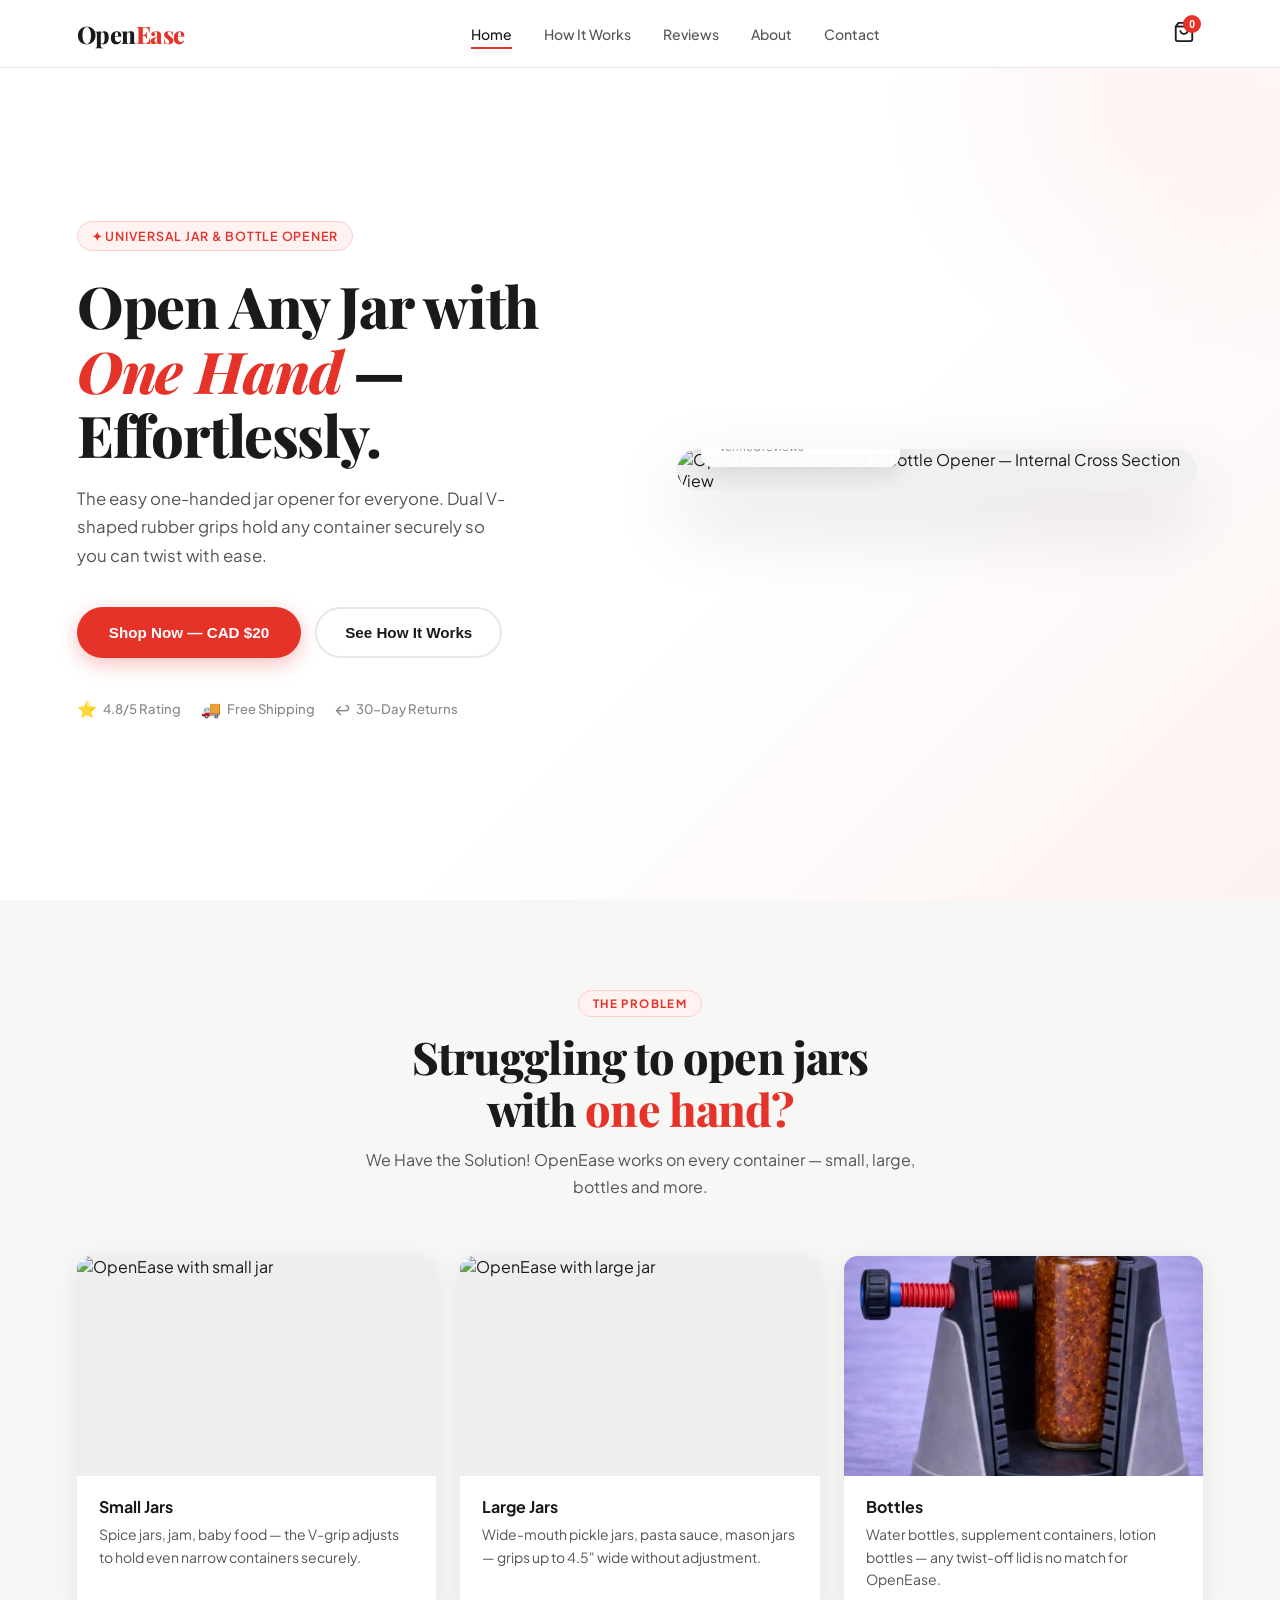
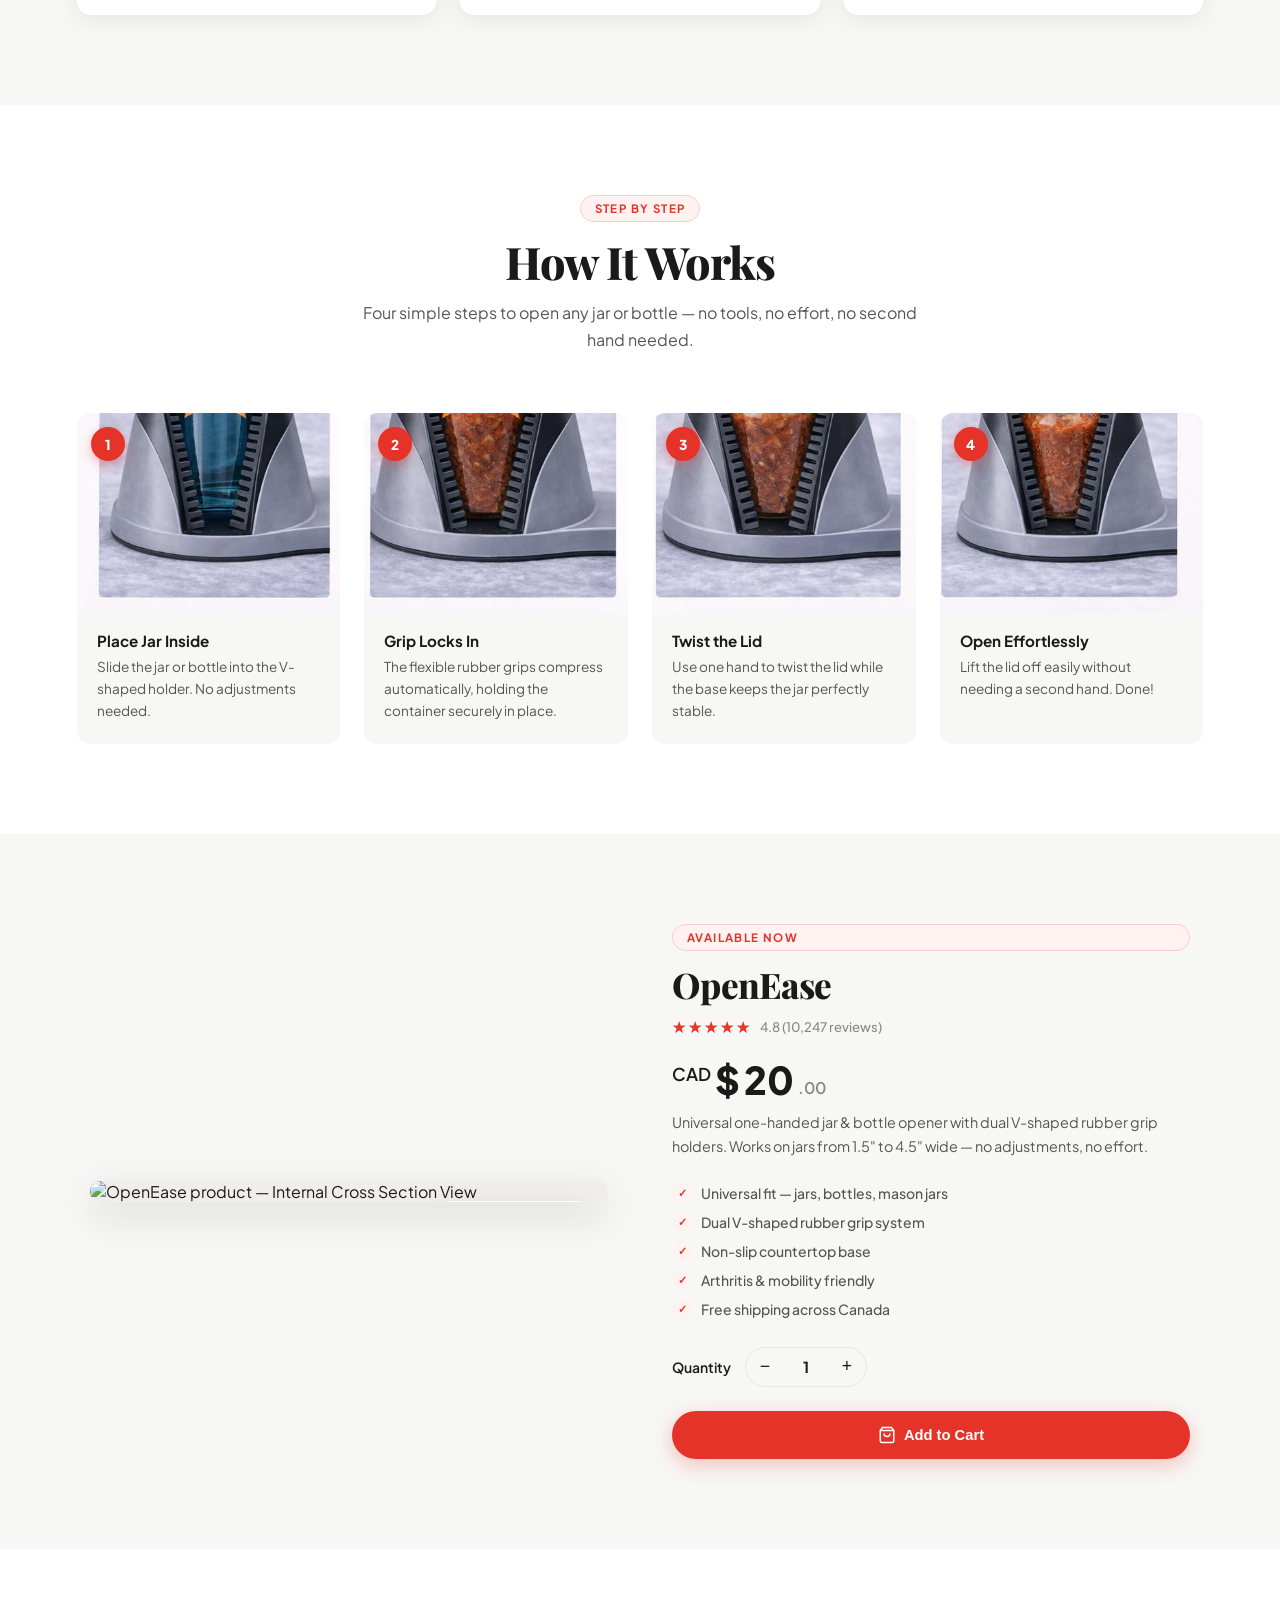
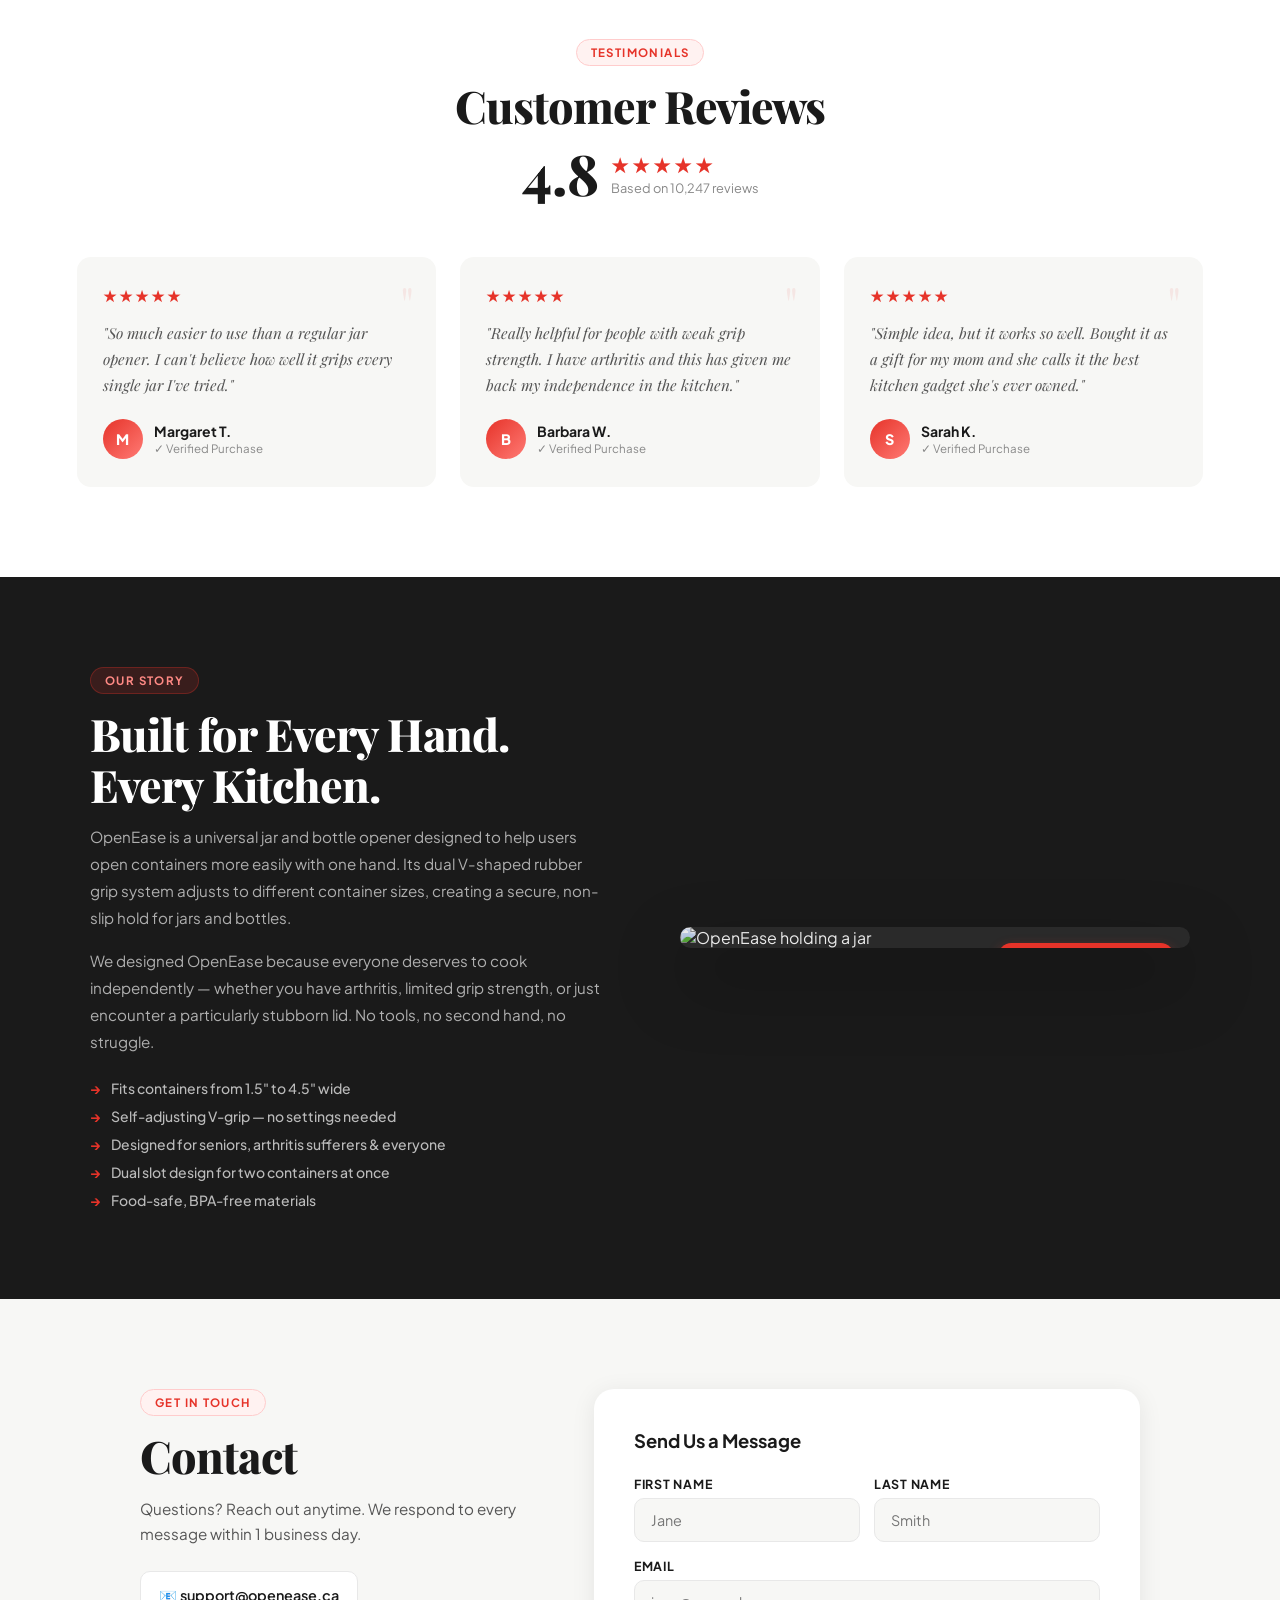
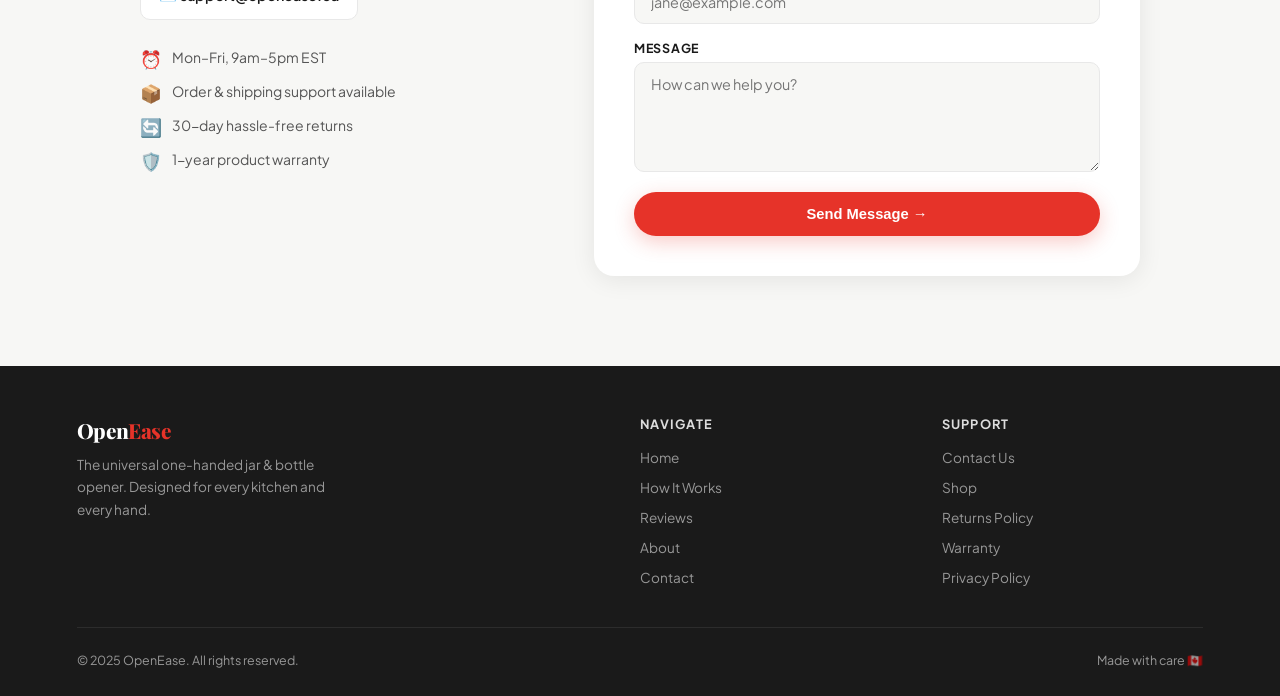
==== commit 7ae322e0: "Add files via upload" ====
--- a/index.html
+++ b/index.html
@@ -198,11 +198,16 @@
 }
 .step-card:hover{transform:translateY(-6px);box-shadow:var(--shadow-hover)}
 .step-img{
-  height:200px;background:#e8e5e2;
-  display:flex;align-items:center;justify-content:center;
-  overflow:hidden;
-}
-.step-img img{width:100%;height:100%;object-fit:cover}
+  height:200px;overflow:hidden;
+  background-image:url('images/how-it-works.png');
+  background-size:400% auto;
+  background-repeat:no-repeat;
+  background-color:#e8e5e2;
+}
+.step-img-1{background-position:0% center}
+.step-img-2{background-position:33.33% center}
+.step-img-3{background-position:66.66% center}
+.step-img-4{background-position:100% center}
 .step-num{
   position:absolute;top:14px;left:14px;
   width:34px;height:34px;border-radius:50%;
@@ -578,7 +583,7 @@
   </div>
   <div class="hero-visual">
     <div class="hero-img-wrap">
-      <img src="images/product-in-use.png" alt="OpenEase holding a jar of sauce" id="heroImg"/>
+      <img src="images/product-main.png" alt="OpenEase Universal Jar & Bottle Opener — Internal Cross Section View" id="heroImg"/>
       <div class="hero-badge">
         <div>
           <div class="badge-stars">★★★★★</div>
@@ -600,7 +605,7 @@
   <div class="problem-grid">
     <div class="prob-card fade-up">
       <div class="prob-img">
-        <img src="images/product-cross-section.png" alt="OpenEase with small jar"/>
+        <img src="images/product-upcoming.png" alt="OpenEase with small jar"/>
       </div>
       <div class="prob-info">
         <h3>Small Jars</h3>
@@ -609,7 +614,7 @@
     </div>
     <div class="prob-card fade-up">
       <div class="prob-img">
-        <img src="images/product-in-use.png" alt="OpenEase with large jar"/>
+        <img src="images/product-main.png" alt="OpenEase with large jar"/>
       </div>
       <div class="prob-info">
         <h3>Large Jars</h3>
@@ -618,7 +623,7 @@
     </div>
     <div class="prob-card fade-up">
       <div class="prob-img">
-        <img src="images/how-it-works.png" alt="OpenEase with bottles"/>
+        <img src="images/product-in-use.png" alt="OpenEase with bottles"/>
       </div>
       <div class="prob-info">
         <h3>Bottles</h3>
@@ -637,7 +642,7 @@
   </div>
   <div class="hiw-grid">
     <div class="step-card fade-up">
-      <div class="step-img"><img src="images/how-it-works.png" alt="Step 1 - Place jar inside"/></div>
+      <div class="step-img step-img-1"></div>
       <div class="step-num">1</div>
       <div class="step-body">
         <h4>Place Jar Inside</h4>
@@ -645,7 +650,7 @@
       </div>
     </div>
     <div class="step-card fade-up">
-      <div class="step-img"><img src="images/product-cross-section.png" alt="Step 2 - Grip locks in"/></div>
+      <div class="step-img step-img-2"></div>
       <div class="step-num">2</div>
       <div class="step-body">
         <h4>Grip Locks In</h4>
@@ -653,7 +658,7 @@
       </div>
     </div>
     <div class="step-card fade-up">
-      <div class="step-img"><img src="images/product-in-use.png" alt="Step 3 - Twist the lid"/></div>
+      <div class="step-img step-img-3"></div>
       <div class="step-num">3</div>
       <div class="step-body">
         <h4>Twist the Lid</h4>
@@ -661,7 +666,7 @@
       </div>
     </div>
     <div class="step-card fade-up">
-      <div class="step-img"><img src="images/how-it-works.png" alt="Step 4 - Open effortlessly"/></div>
+      <div class="step-img step-img-4"></div>
       <div class="step-num">4</div>
       <div class="step-body">
         <h4>Open Effortlessly</h4>
@@ -675,7 +680,7 @@
 <section class="shop" id="shop">
   <div class="shop-inner">
     <div class="shop-img-wrap">
-      <img src="images/product-in-use.png" alt="OpenEase product"/>
+      <img src="images/product-main.png" alt="OpenEase product — Internal Cross Section View"/>
       <div class="shop-badge-wrap">🇨🇦 Made for Canada</div>
     </div>
     <div class="shop-details">
@@ -784,8 +789,9 @@
         <li>Food-safe, BPA-free materials</li>
       </ul>
     </div>
-    <div class="about-visual">
-      <img src="images/product-cross-section.png" alt="OpenEase internal view showing rubber grips"/>
+    <div class="about-visual" style="position:relative">
+      <img src="images/product-upcoming.png" alt="OpenEase holding a jar"/>
+      <div style="position:absolute;top:16px;right:16px;background:var(--red);color:#fff;font-size:0.72rem;font-weight:800;letter-spacing:0.1em;text-transform:uppercase;padding:6px 14px;border-radius:50px;box-shadow:0 4px 12px rgba(230,51,41,0.4);">🚀 Upcoming Design</div>
     </div>
   </div>
 </section>
@@ -942,7 +948,7 @@
     const el = document.createElement('div');
     el.className = 'cart-item';
     el.innerHTML = `
-      <div class="cart-item-img"><img src="images/product-in-use.png" alt="${item.name}"/></div>
+      <div class="cart-item-img"><img src="images/product-main.png" alt="${item.name}"/></div>
       <div class="cart-item-info">
         <div class="cart-item-name">${item.name}</div>
         <div class="cart-item-price">CAD $${item.price} × ${item.qty} = $${(item.price*item.qty).toFixed(2)}</div>
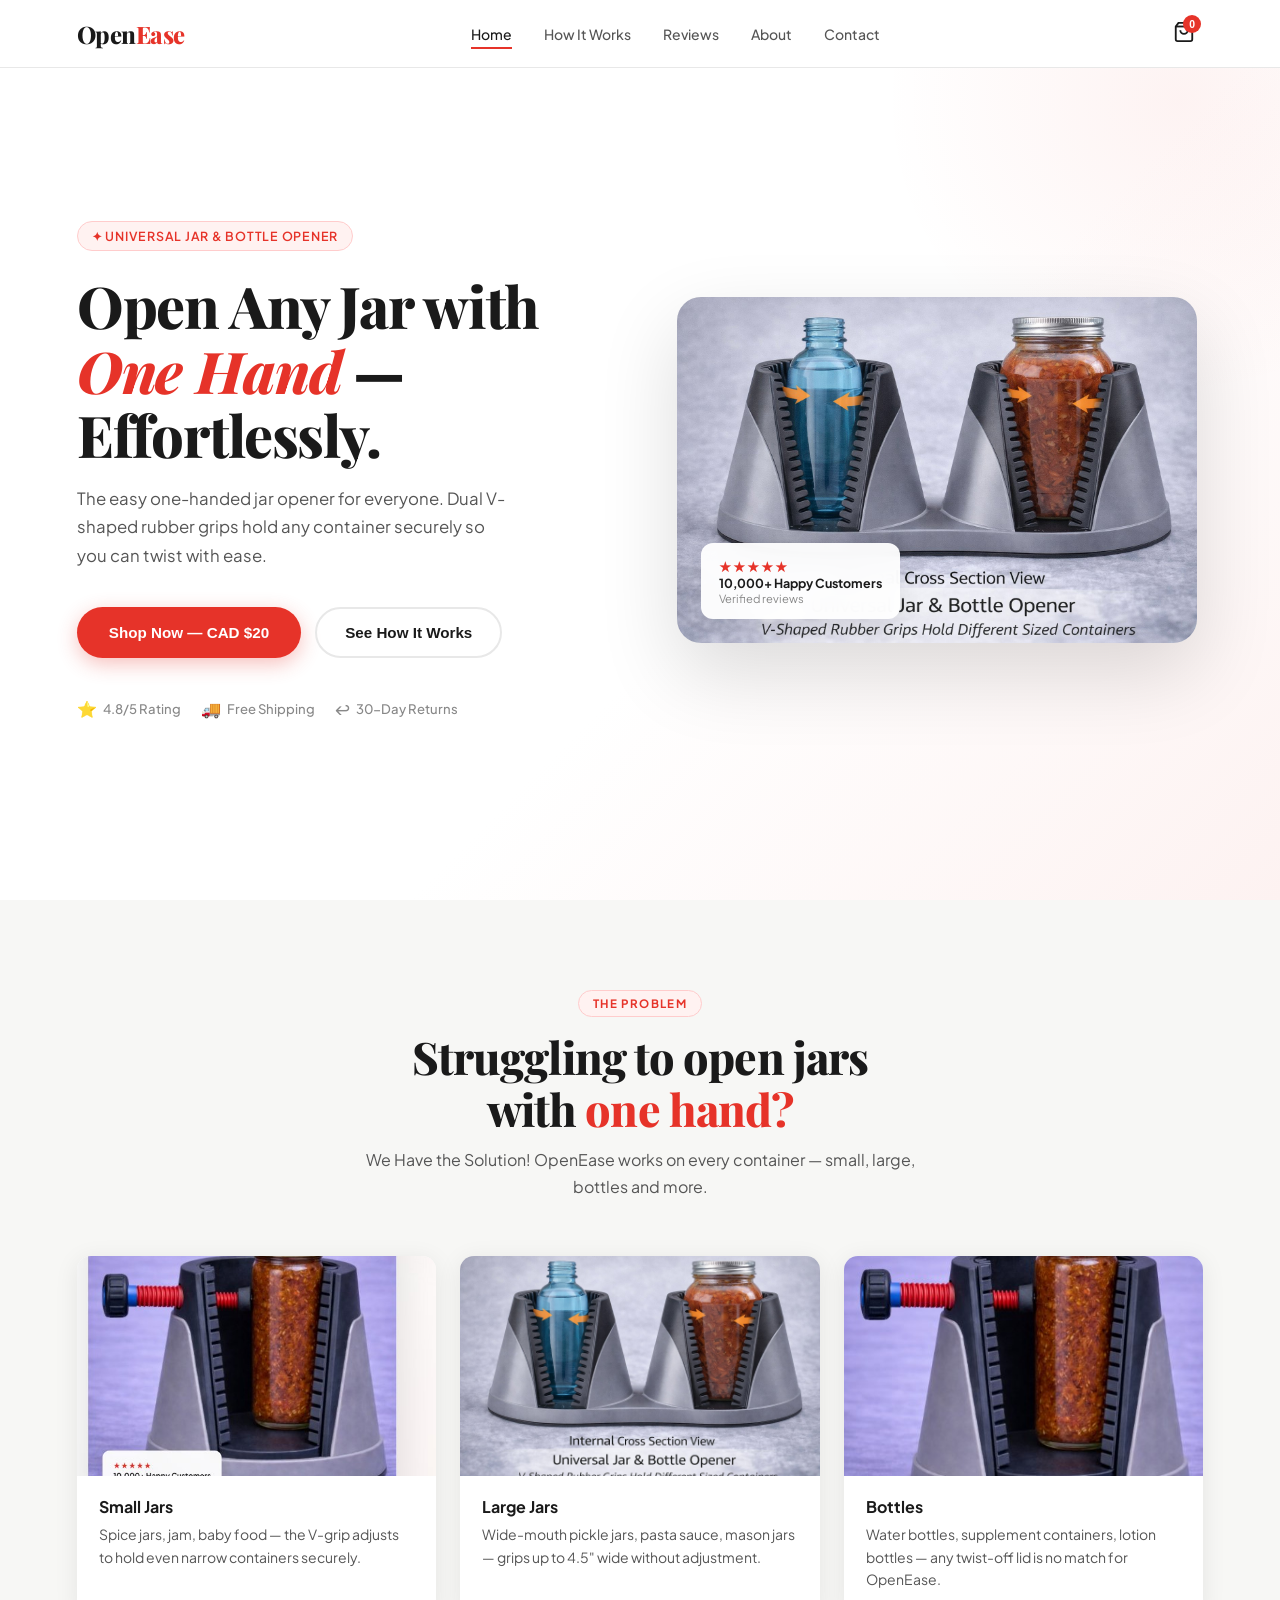
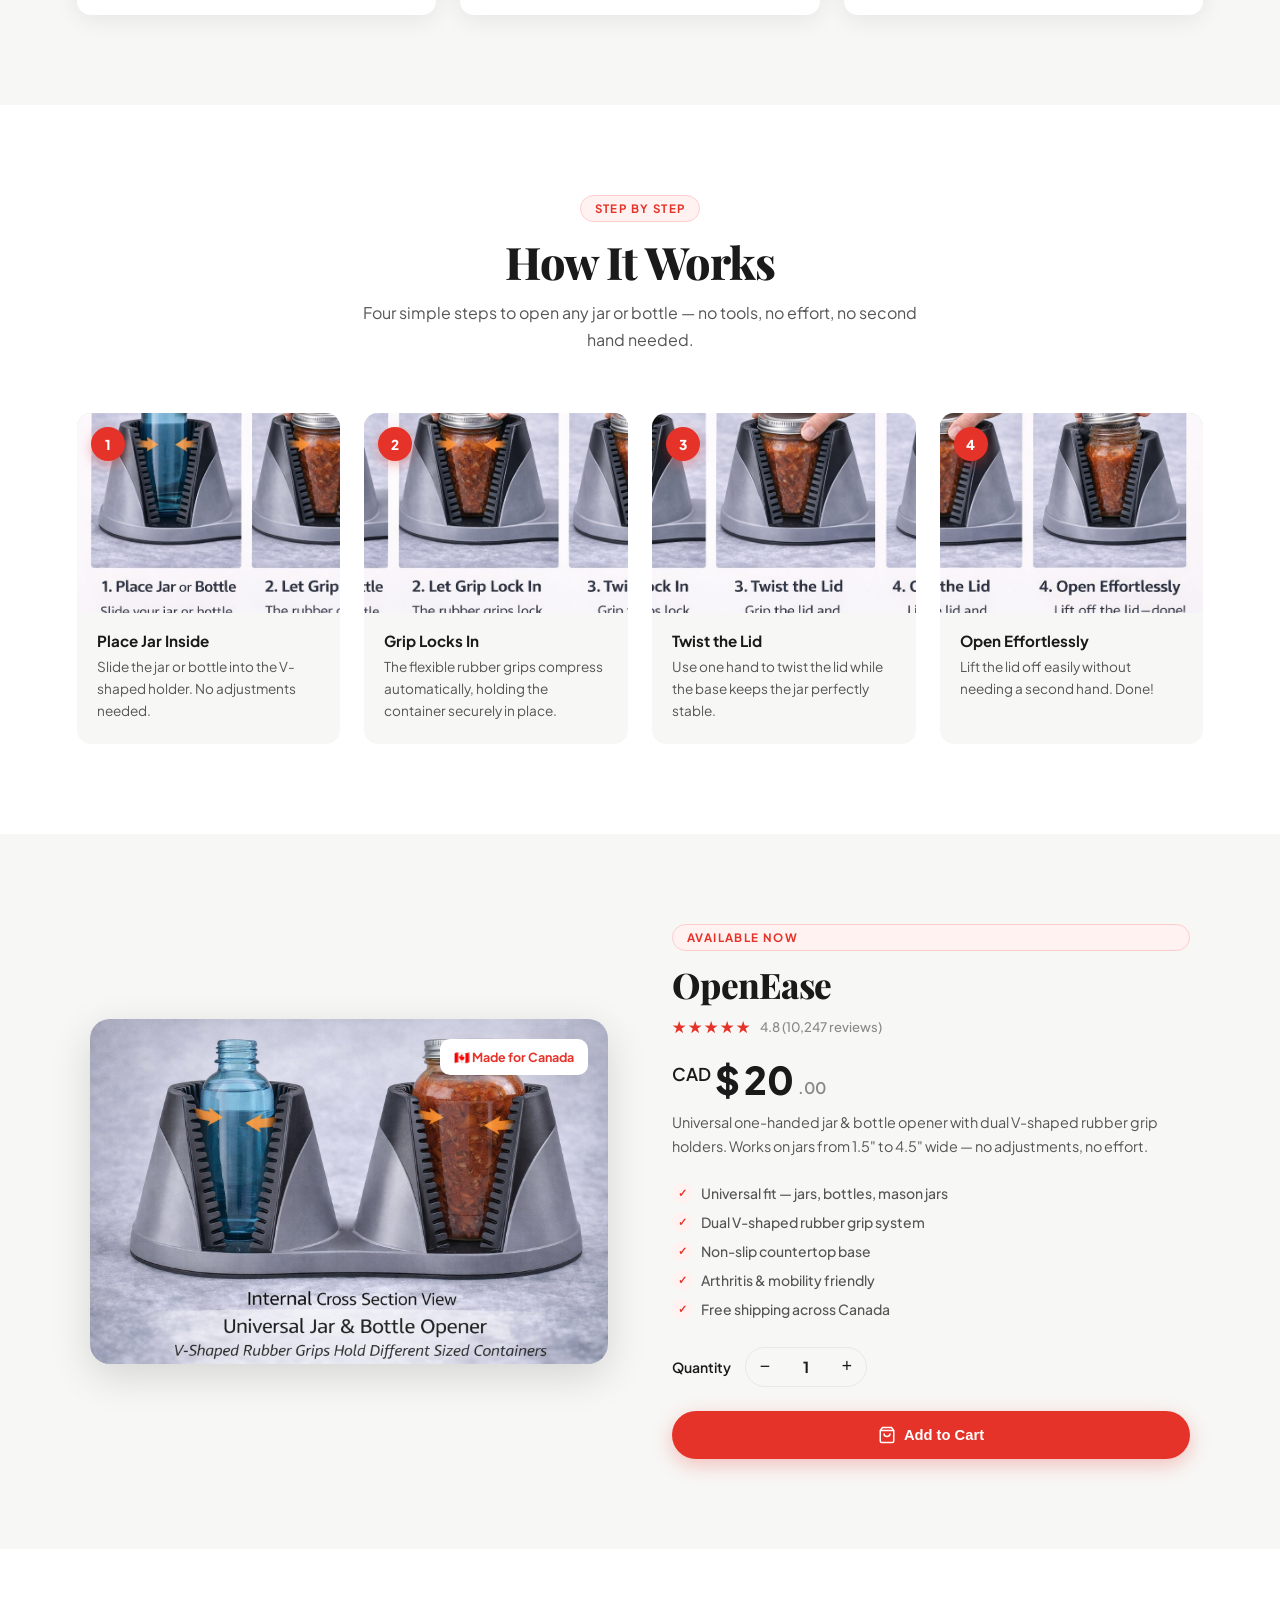
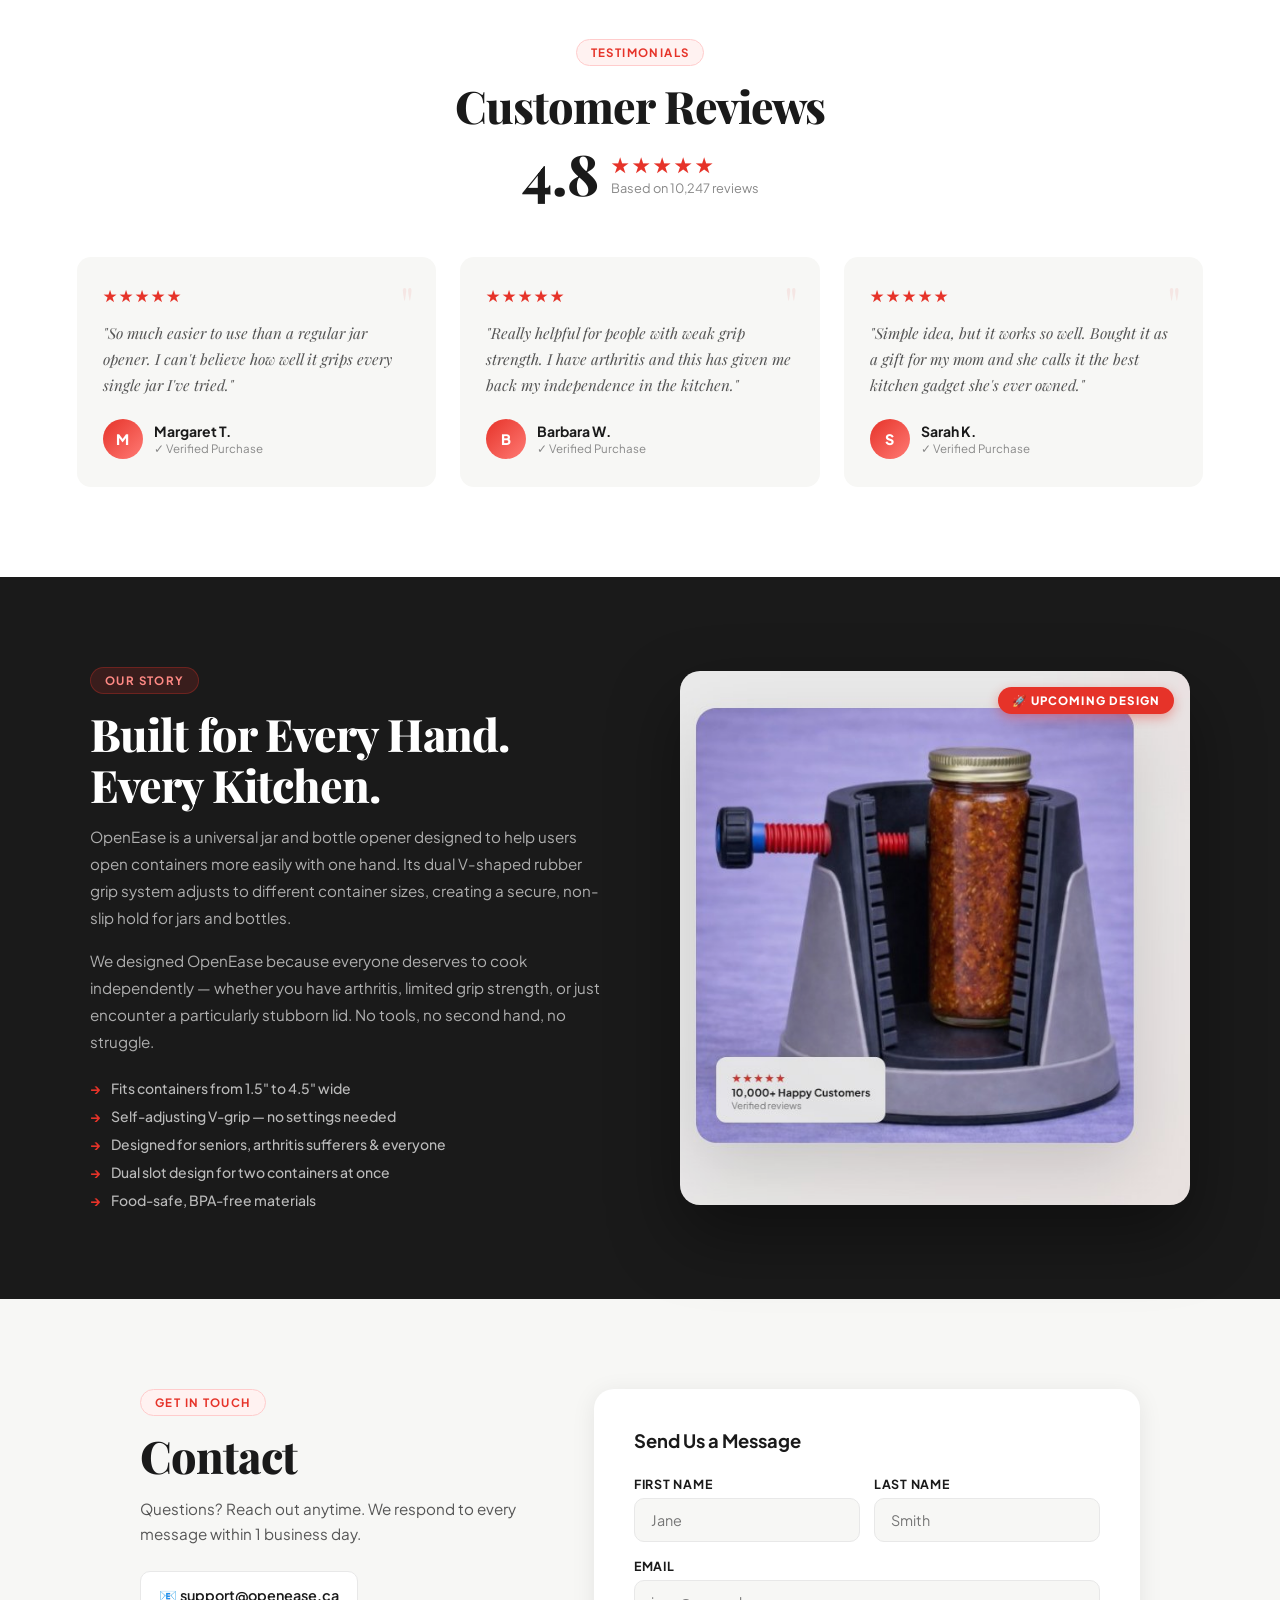
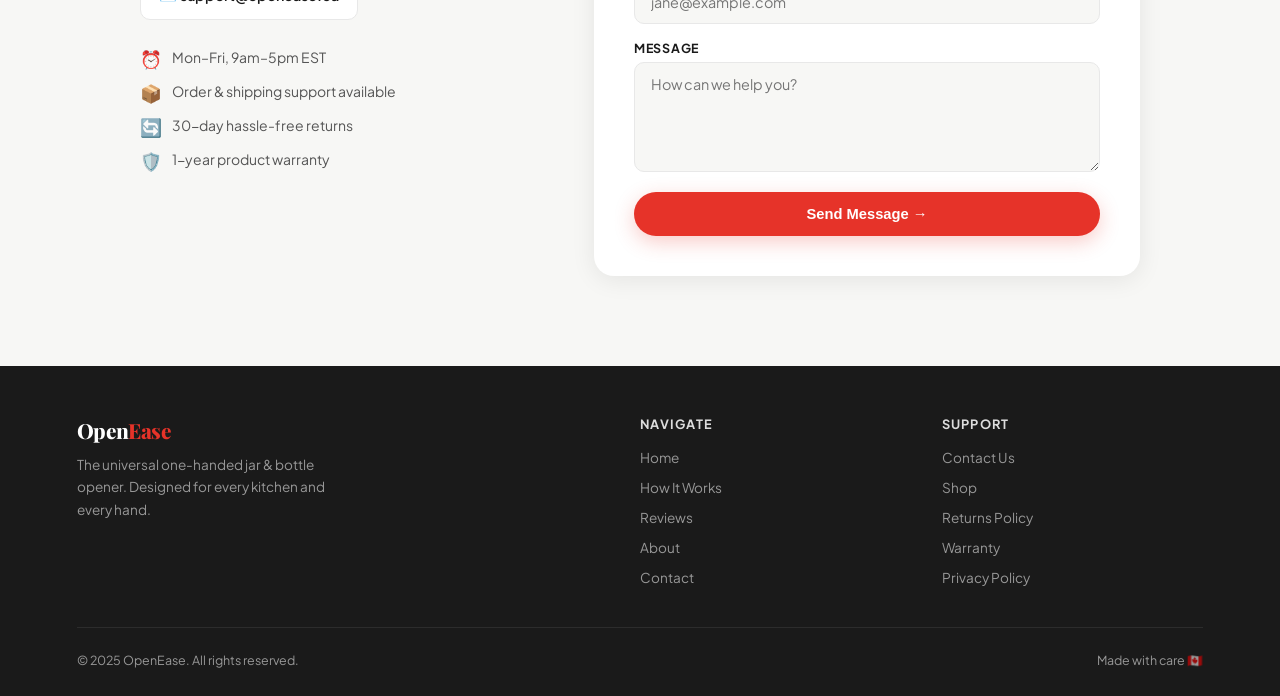
==== commit dc5391b7: "Add files via upload" ====
--- a/index.html
+++ b/index.html
@@ -200,7 +200,7 @@
 .step-img{
   height:200px;overflow:hidden;
   background-image:url('images/how-it-works.png');
-  background-size:400% auto;
+  background-size:260% auto;
   background-repeat:no-repeat;
   background-color:#e8e5e2;
 }
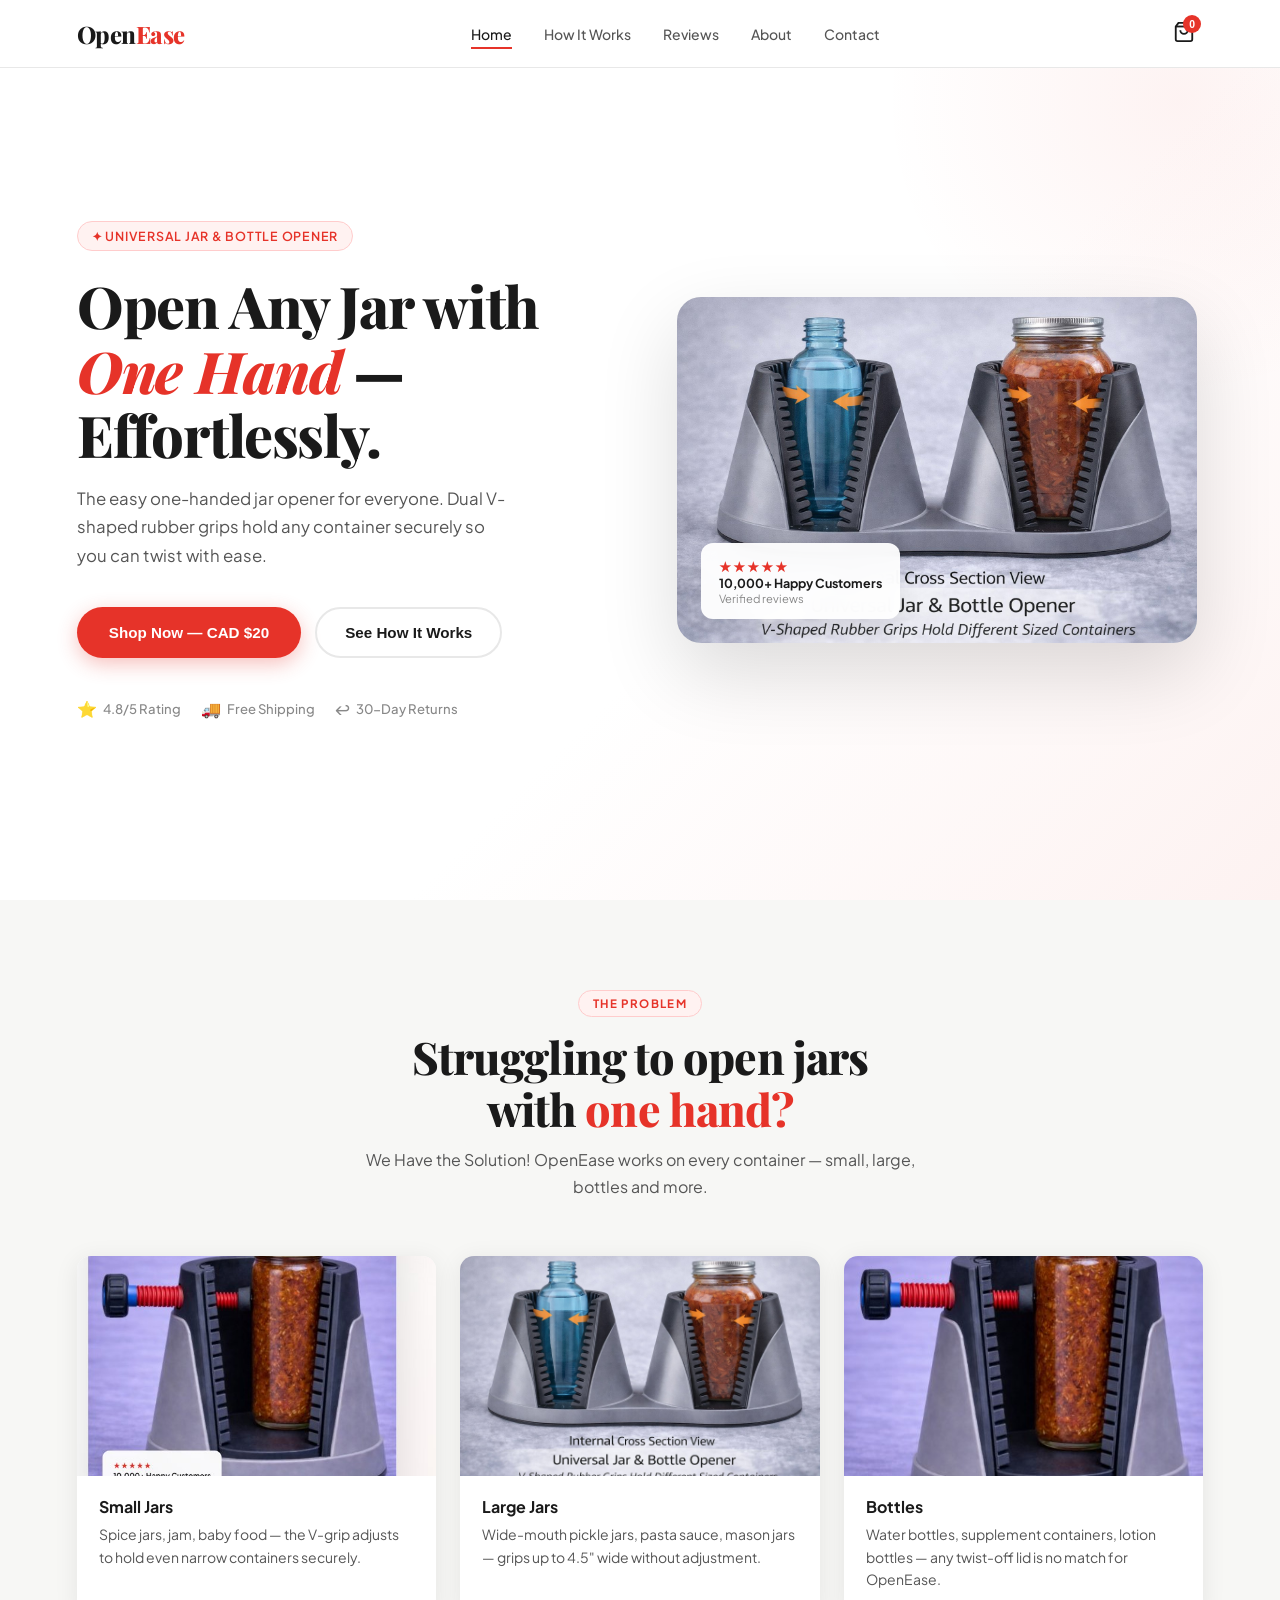
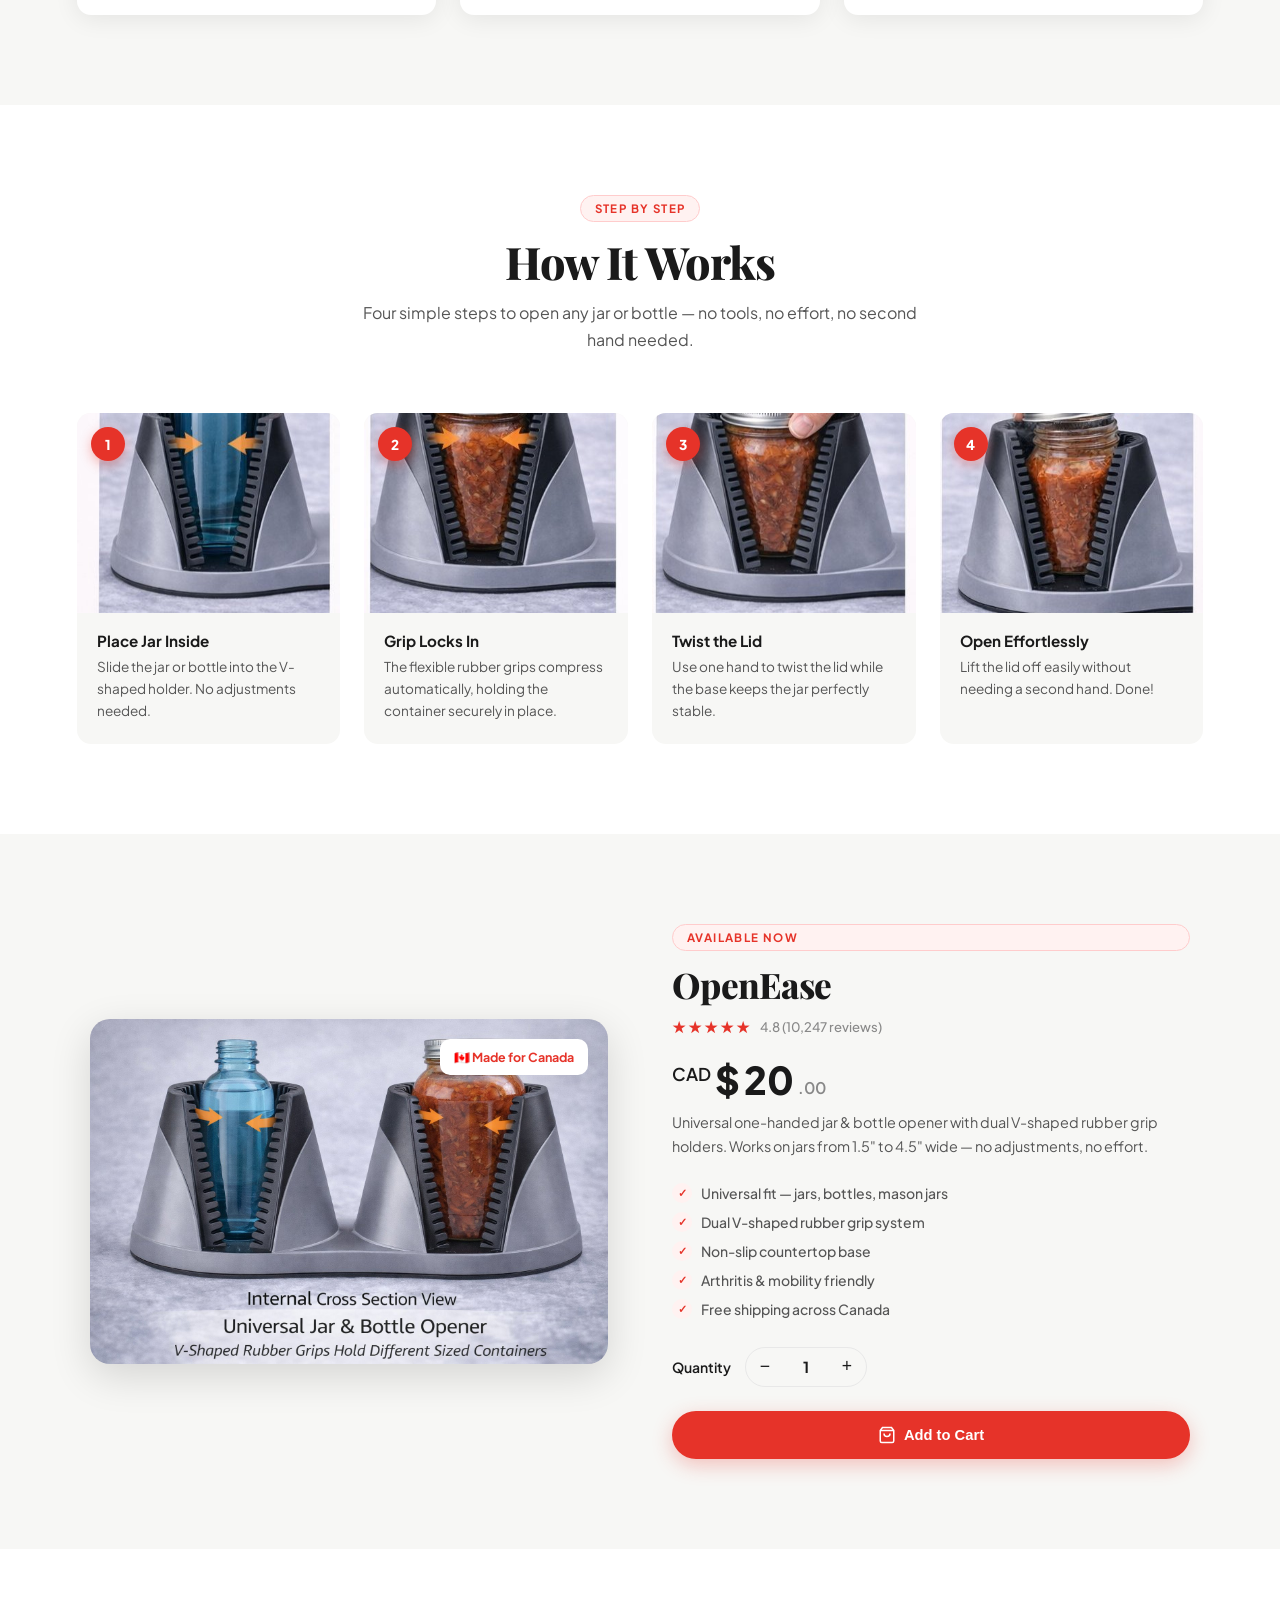
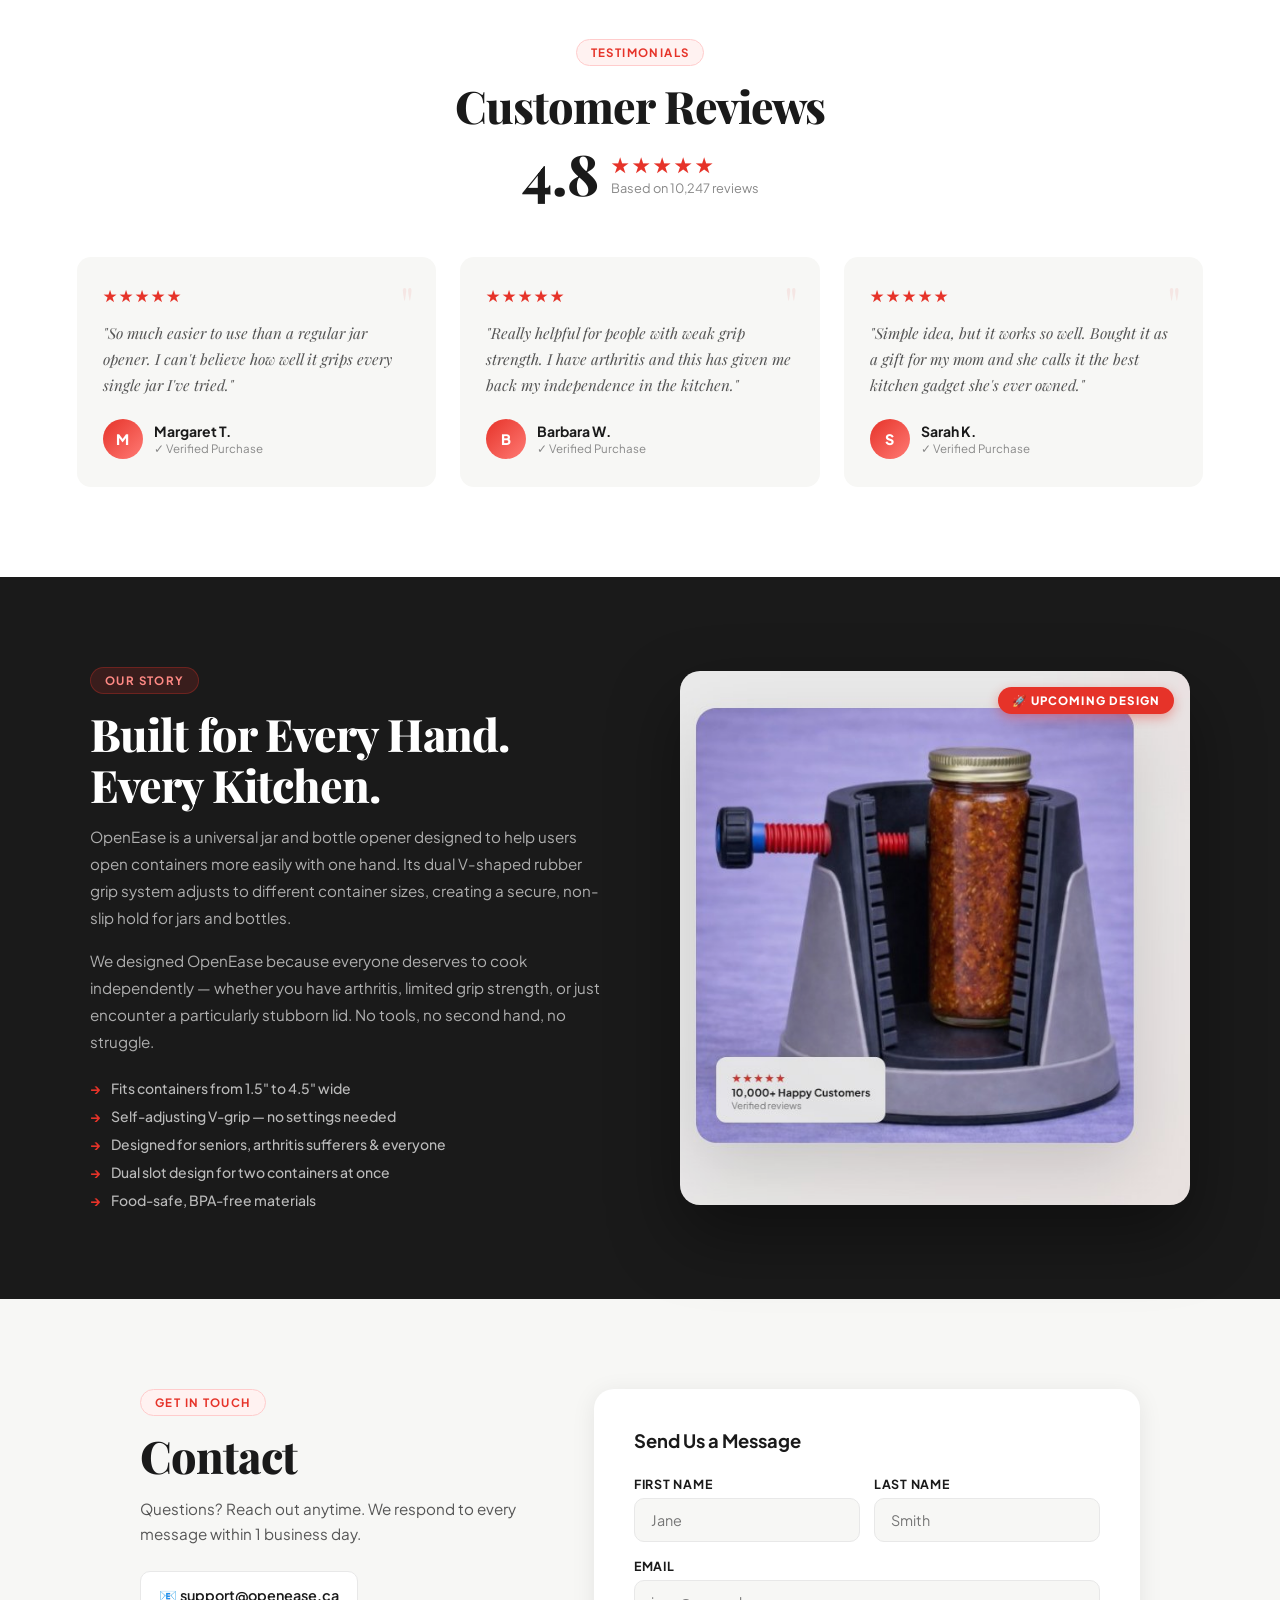
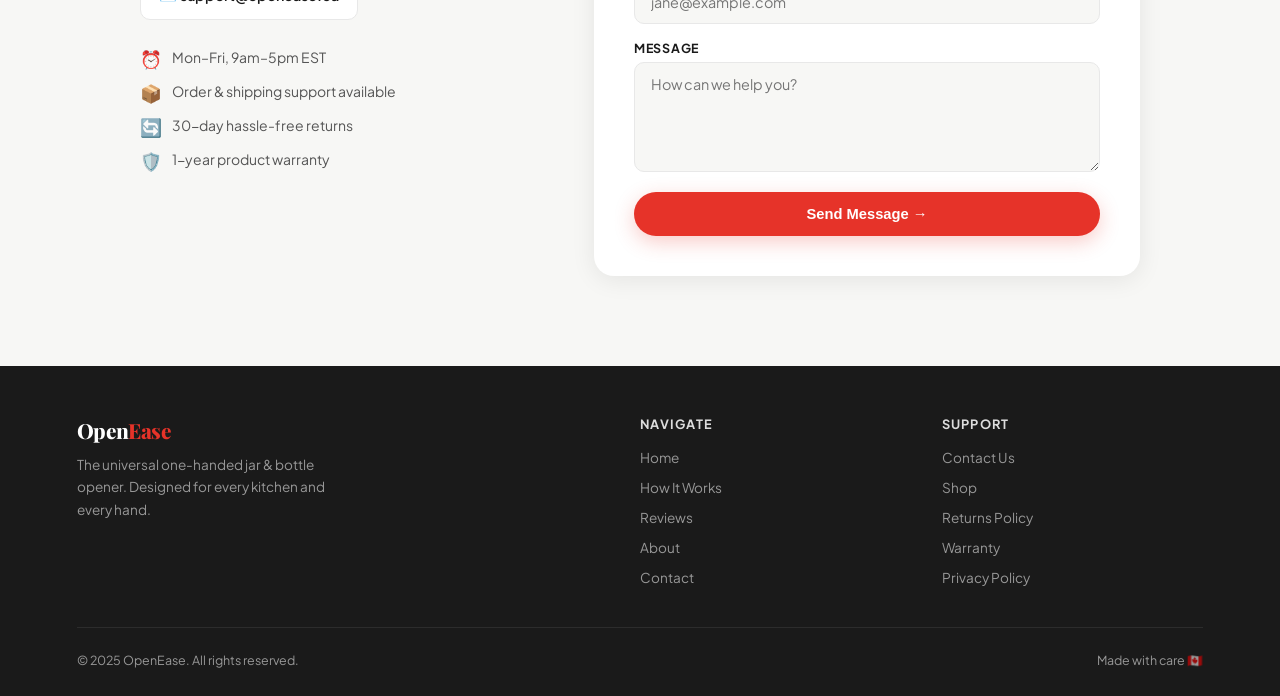
==== commit e162e93b: "Add files via upload" ====
--- a/index.html
+++ b/index.html
@@ -198,16 +198,10 @@
 }
 .step-card:hover{transform:translateY(-6px);box-shadow:var(--shadow-hover)}
 .step-img{
-  height:200px;overflow:hidden;
-  background-image:url('images/how-it-works.png');
-  background-size:260% auto;
-  background-repeat:no-repeat;
-  background-color:#e8e5e2;
-}
-.step-img-1{background-position:0% center}
-.step-img-2{background-position:33.33% center}
-.step-img-3{background-position:66.66% center}
-.step-img-4{background-position:100% center}
+  height:200px;overflow:hidden;background:#e8e5e2;
+  display:flex;align-items:center;justify-content:center;
+}
+.step-img img{width:100%;height:100%;object-fit:cover}
 .step-num{
   position:absolute;top:14px;left:14px;
   width:34px;height:34px;border-radius:50%;
@@ -642,7 +636,7 @@
   </div>
   <div class="hiw-grid">
     <div class="step-card fade-up">
-      <div class="step-img step-img-1"></div>
+      <div class="step-img"><img src="images/step-1.png" alt="Step 1 - Place jar inside"/></div>
       <div class="step-num">1</div>
       <div class="step-body">
         <h4>Place Jar Inside</h4>
@@ -650,7 +644,7 @@
       </div>
     </div>
     <div class="step-card fade-up">
-      <div class="step-img step-img-2"></div>
+      <div class="step-img"><img src="images/step-2.png" alt="Step 2 - Grip locks in"/></div>
       <div class="step-num">2</div>
       <div class="step-body">
         <h4>Grip Locks In</h4>
@@ -658,7 +652,7 @@
       </div>
     </div>
     <div class="step-card fade-up">
-      <div class="step-img step-img-3"></div>
+      <div class="step-img"><img src="images/step-3.png" alt="Step 3 - Twist the lid"/></div>
       <div class="step-num">3</div>
       <div class="step-body">
         <h4>Twist the Lid</h4>
@@ -666,7 +660,7 @@
       </div>
     </div>
     <div class="step-card fade-up">
-      <div class="step-img step-img-4"></div>
+      <div class="step-img"><img src="images/step-4.png" alt="Step 4 - Open effortlessly"/></div>
       <div class="step-num">4</div>
       <div class="step-body">
         <h4>Open Effortlessly</h4>
